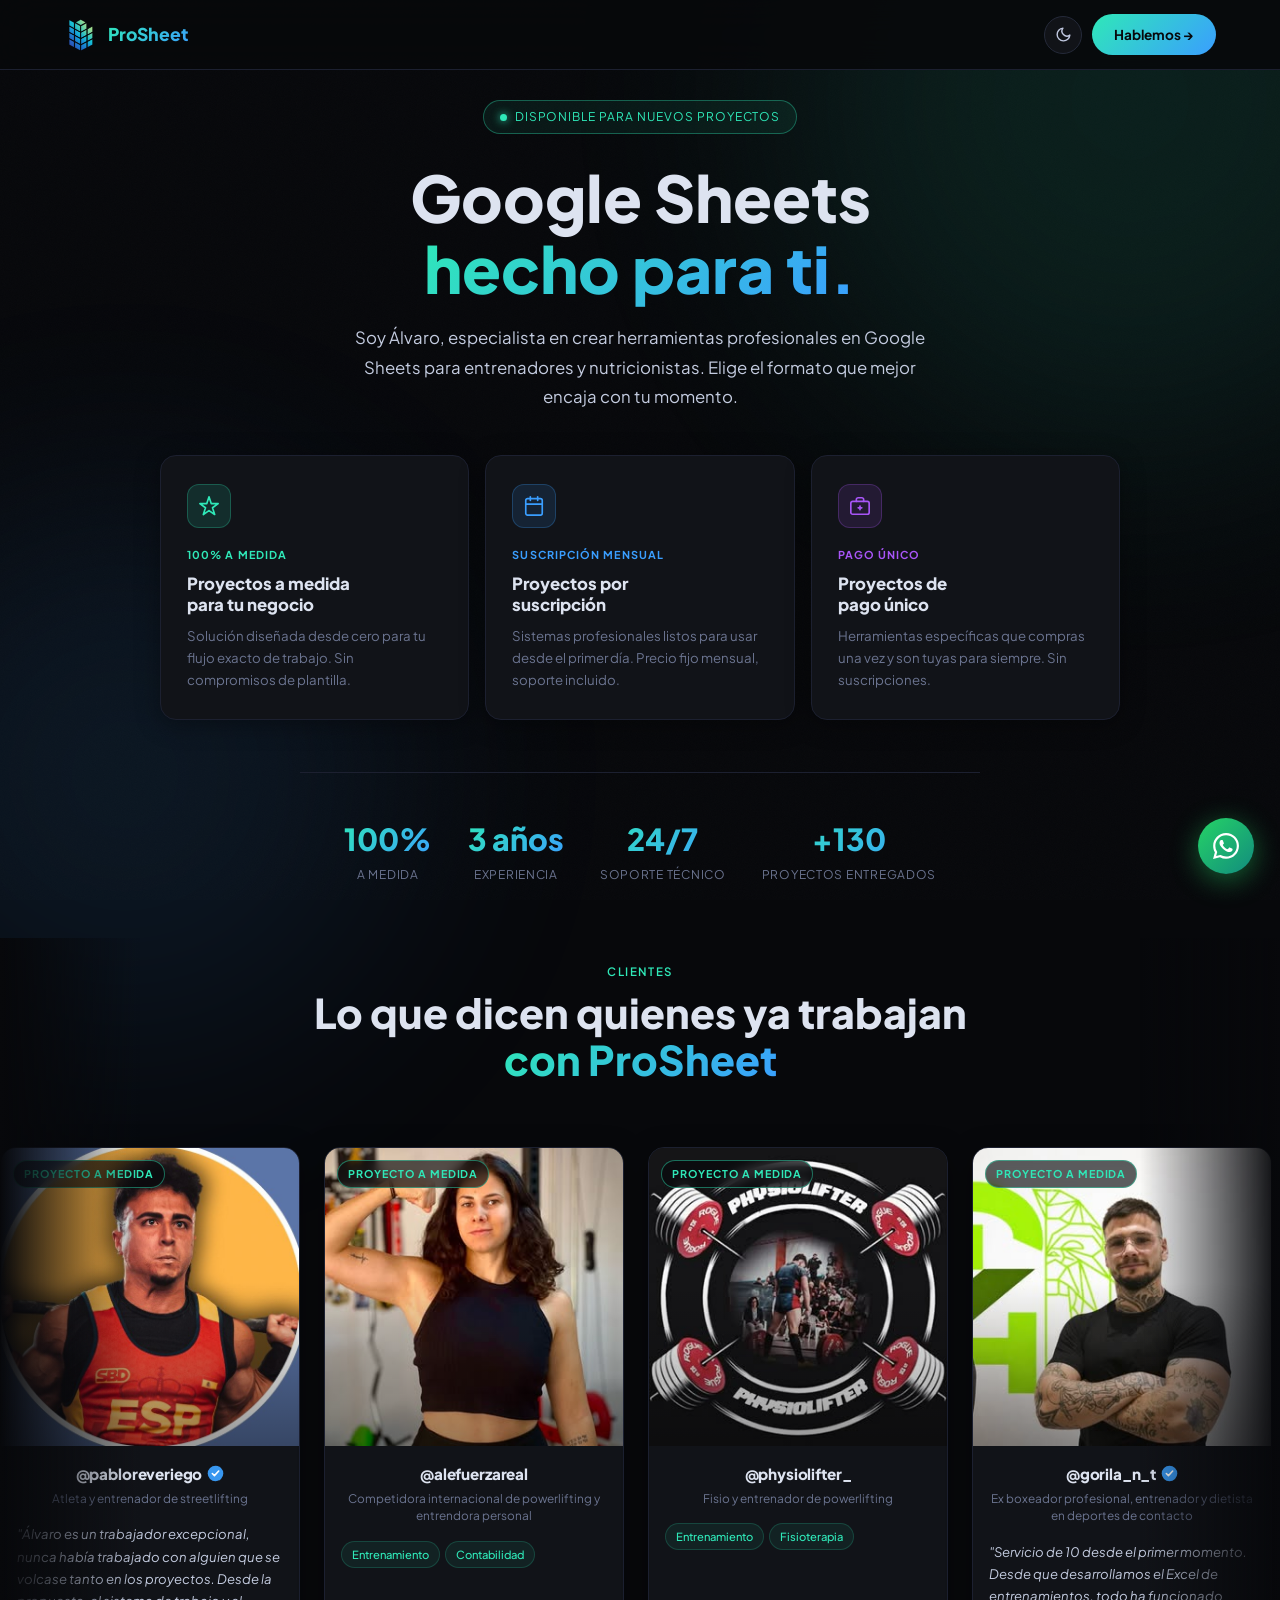
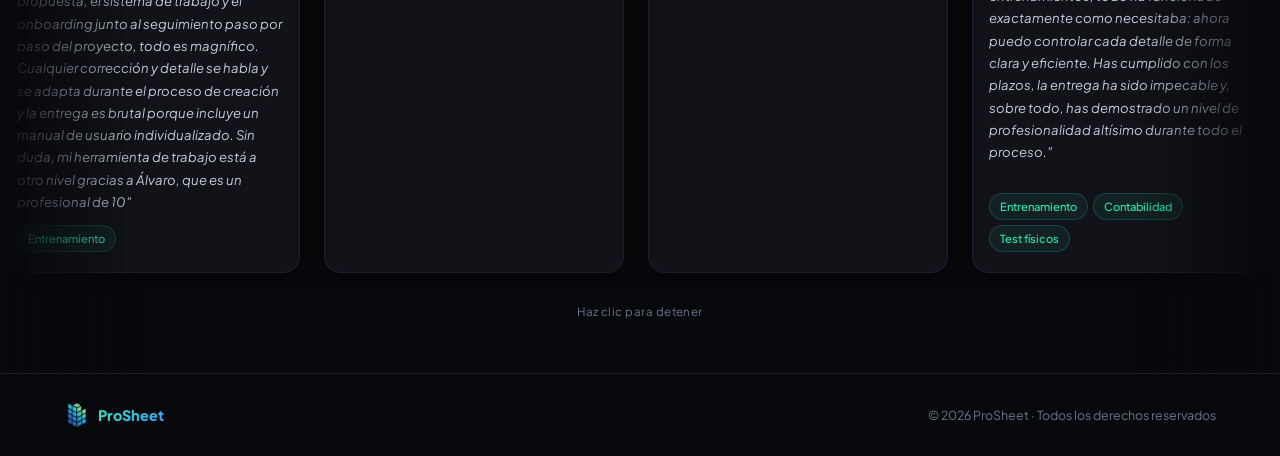
==== index.html @ 16d09ee7 "Add files via upload" ====
<!DOCTYPE html>
<html lang="es">
<head>
  <meta charset="UTF-8" />
  <meta name="viewport" content="width=device-width, initial-scale=1.0" />
  <title>ProSheet · Google Sheets hecho para ti</title>
  <meta name="description" content="Herramientas de Google Sheets para entrenadores y nutricionistas. Proyectos a medida, suscripción mensual y productos de pago único." />
  <link rel="preconnect" href="https://fonts.googleapis.com" />
  <link rel="preconnect" href="https://fonts.gstatic.com" crossorigin />
  <link href="https://fonts.googleapis.com/css2?family=Plus+Jakarta+Sans:wght@300;400;500;600;700;800&display=swap" rel="stylesheet" />
  <link rel="stylesheet" href="https://cdnjs.cloudflare.com/ajax/libs/font-awesome/6.5.0/css/all.min.css" />
  <link rel="stylesheet" href="styles.css" />
</head>
<body>

  <div class="blob blob-1"></div>
  <div class="blob blob-2"></div>

  <!-- NAV -->
  <nav>
    <a href="index.html" class="nav-logo">
      <img src="logo.png" alt="ProSheet" />
      <span class="nav-logo-text">ProSheet</span>
    </a>
    <div class="nav-right">
      <button class="theme-toggle" id="themeToggle" title="Alternar modo claro/oscuro" aria-label="Alternar tema">
        <svg class="icon-moon" viewBox="0 0 24 24" fill="none" stroke-width="2" stroke-linecap="round" stroke-linejoin="round"><path d="M21 12.79A9 9 0 1 1 11.21 3 7 7 0 0 0 21 12.79z"/></svg>
        <svg class="icon-sun"  viewBox="0 0 24 24" fill="none" stroke-width="2" stroke-linecap="round" stroke-linejoin="round"><circle cx="12" cy="12" r="5"/><line x1="12" y1="1" x2="12" y2="3"/><line x1="12" y1="21" x2="12" y2="23"/><line x1="4.22" y1="4.22" x2="5.64" y2="5.64"/><line x1="18.36" y1="18.36" x2="19.78" y2="19.78"/><line x1="1" y1="12" x2="3" y2="12"/><line x1="21" y1="12" x2="23" y2="12"/><line x1="4.22" y1="19.78" x2="5.64" y2="18.36"/><line x1="18.36" y1="5.64" x2="19.78" y2="4.22"/></svg>
      </button>
      <a href="https://wa.me/34651381966?text=Hola%20Álvaro%2C%20me%20gustaría%20que%20creáramos%20una%20herramienta%20de%20trabajo%20en%20Google%20Sheets" target="_blank" class="nav-cta">Hablemos →</a>
    </div>
  </nav>

  <!-- HERO / SPLASH -->
  <section id="hero" class="hero-splash">
    <div class="hero-inner">

      <div class="hero-badge"><span class="hero-badge-dot"></span>Disponible para nuevos proyectos</div>
      <h1>Google Sheets<br /><span class="grad-text">hecho para ti.</span></h1>
      <p class="hero-desc">Soy Álvaro, especialista en crear herramientas profesionales en Google Sheets para entrenadores y nutricionistas. Elige el formato que mejor encaja con tu momento.</p>

      <!-- 3 routing cards — sin flechas para menor altura -->
      <div class="hero-cards">

        <a href="proyectos-a-medida.html" class="hero-card hero-card--custom">
          <div class="hero-card-icon">
            <svg viewBox="0 0 24 24" fill="none" stroke="currentColor" stroke-width="1.8" stroke-linecap="round" stroke-linejoin="round"><path d="M12 2l2.4 7.4H22l-6.2 4.5 2.4 7.4L12 17l-6.2 4.3 2.4-7.4L2 9.4h7.6z"/></svg>
          </div>
          <div class="hero-card-body">
            <div class="hero-card-badge">100% a medida</div>
            <div class="hero-card-title">Proyectos a medida<br />para tu negocio</div>
            <div class="hero-card-desc">Solución diseñada desde cero para tu flujo exacto de trabajo. Sin compromisos de plantilla.</div>
          </div>
        </a>

        <a href="suscripcion.html" class="hero-card hero-card--sub">
          <div class="hero-card-icon">
            <svg viewBox="0 0 24 24" fill="none" stroke="currentColor" stroke-width="1.8" stroke-linecap="round" stroke-linejoin="round"><rect x="3" y="4" width="18" height="18" rx="2"/><line x1="16" y1="2" x2="16" y2="6"/><line x1="8" y1="2" x2="8" y2="6"/><line x1="3" y1="10" x2="21" y2="10"/></svg>
          </div>
          <div class="hero-card-body">
            <div class="hero-card-badge">Suscripción mensual</div>
            <div class="hero-card-title">Proyectos por<br />suscripción</div>
            <div class="hero-card-desc">Sistemas profesionales listos para usar desde el primer día. Precio fijo mensual, soporte incluido.</div>
          </div>
        </a>

        <a href="pago-unico.html" class="hero-card hero-card--one">
          <div class="hero-card-icon">
            <svg viewBox="0 0 24 24" fill="none" stroke="currentColor" stroke-width="1.8" stroke-linecap="round" stroke-linejoin="round"><rect x="2" y="7" width="20" height="14" rx="2"/><path d="M16 7V5a2 2 0 0 0-2-2h-4a2 2 0 0 0-2 2v2"/><line x1="12" y1="12" x2="12" y2="16"/><line x1="10" y1="14" x2="14" y2="14"/></svg>
          </div>
          <div class="hero-card-body">
            <div class="hero-card-badge">Pago único</div>
            <div class="hero-card-title">Proyectos de<br />pago único</div>
            <div class="hero-card-desc">Herramientas específicas que compras una vez y son tuyas para siempre. Sin suscripciones.</div>
          </div>
        </a>

      </div><!-- /hero-cards -->

      <!-- Stats -->
      <div class="hero-stats">
        <div><div class="stat-num">100%</div><div class="stat-label">A medida</div></div>
        <div><div class="stat-num">3 años</div><div class="stat-label">Experiencia</div></div>
        <div><div class="stat-num">24/7</div><div class="stat-label">Soporte técnico</div></div>
        <div><div class="stat-num">+130</div><div class="stat-label">Proyectos entregados</div></div>
      </div>

    </div>
  </section>

  <!-- ═══════════════════ TESTIMONIALS CAROUSEL ════════════════════════════ -->
  <section class="section-testimonials" id="testimonials">
    <div class="wrap">
      <div class="sec-label" style="text-align:center;margin-bottom:8px">Clientes</div>
      <h2 class="sec-title" style="margin-bottom:6px">Lo que dicen quienes ya trabajan<br /><span class="grad-text">con ProSheet</span></h2>
    </div>

    <!-- Edge fade masks (must be siblings of carousel-outer to sit on top) -->
    <div class="carousel-fade carousel-fade-left"></div>
    <div class="carousel-fade carousel-fade-right"></div>

    <!-- Carousel -->
    <div class="carousel-outer">
      <div class="carousel-wrap" id="carouselWrap">
        <button class="carousel-btn carousel-btn-prev" aria-label="Anterior">
          <svg width="18" height="18" viewBox="0 0 24 24" fill="none" stroke="currentColor" stroke-width="2.5" stroke-linecap="round" stroke-linejoin="round"><path d="M15 18l-6-6 6-6"/></svg>
        </button>
        <button class="carousel-btn carousel-btn-next" aria-label="Siguiente">
          <svg width="18" height="18" viewBox="0 0 24 24" fill="none" stroke="currentColor" stroke-width="2.5" stroke-linecap="round" stroke-linejoin="round"><path d="M9 18l6-6-6-6"/></svg>
        </button>
        <!-- Track — JS fills and duplicates cards -->
        <div class="carousel-track"></div>
      </div>
    </div>

    <div class="carousel-pause-hint">Haz clic para detener</div>
  </section>

  <footer>
    <a href="index.html" class="footer-logo"><img src="logo.png" alt="ProSheet" /><span class="footer-logo-text">ProSheet</span></a>
    <div class="footer-copy">© 2026 ProSheet · Todos los derechos reservados</div>
  </footer>

  <a href="https://wa.me/34651381966?text=Hola%20Álvaro%2C%20me%20interesaría%20trabajar%20contigo" target="_blank" class="wa-float" title="WhatsApp">
    <svg viewBox="0 0 24 24"><path d="M17.472 14.382c-.297-.149-1.758-.867-2.03-.967-.273-.099-.471-.148-.67.15-.197.297-.767.966-.94 1.164-.173.199-.347.223-.644.075-.297-.15-1.255-.463-2.39-1.475-.883-.788-1.48-1.761-1.653-2.059-.173-.297-.018-.458.13-.606.134-.133.298-.347.446-.52.149-.174.198-.298.298-.497.099-.198.05-.371-.025-.52-.075-.149-.669-1.612-.916-2.207-.242-.579-.487-.5-.669-.51-.173-.008-.371-.01-.57-.01-.198 0-.52.074-.792.372-.272.297-1.04 1.016-1.04 2.479 0 1.462 1.065 2.875 1.213 3.074.149.198 2.096 3.2 5.077 4.487.709.306 1.262.489 1.694.625.712.227 1.36.195 1.871.118.571-.085 1.758-.719 2.006-1.413.248-.694.248-1.289.173-1.413-.074-.124-.272-.198-.57-.347m-5.421 7.403h-.004a9.87 9.87 0 01-5.031-1.378l-.361-.214-3.741.982.998-3.648-.235-.374a9.86 9.86 0 01-1.51-5.26c.001-5.45 4.436-9.884 9.888-9.884 2.64 0 5.122 1.03 6.988 2.898a9.825 9.825 0 012.893 6.994c-.003 5.45-4.437 9.884-9.885 9.884m8.413-18.297A11.815 11.815 0 0012.05 0C5.495 0 .16 5.335.157 11.892c0 2.096.547 4.142 1.588 5.945L.057 24l6.305-1.654a11.882 11.882 0 005.683 1.448h.005c6.554 0 11.89-5.335 11.893-11.893a11.821 11.821 0 00-3.48-8.413z"/></svg>
  </a>

  <script src="script.js" defer></script>
</body>
</html>
---- styles.css ----
/* ════════════════════════════════════════════════════════════
   ProSheet · styles.css · Compartido entre todas las páginas
   ════════════════════════════════════════════════════════════ */

*, *::before, *::after { box-sizing: border-box; margin: 0; padding: 0; }

/* ── DARK (default) ── */
:root {
  --bg:       #07080b;
  --bg2:      #0c0e14;
  --surface:  #111318;
  --surface2: #161920;
  --border:   #1c2030;
  --border2:  #252a3a;
  --cyan:     #2fe8b8;
  --blue:     #3a9eff;
  --grad:     linear-gradient(135deg, #2fe8b8 0%, #3a9eff 100%);
  --text:     #dde3f0;
  --text2:    #c4cce0;
  --muted:    #6b7490;
  --r:        16px;
  --r-sm:     10px;
  --nav-bg:   rgba(7,8,11,.88);
  --shadow-card: 0 4px 24px rgba(0,0,0,.35);
  /* Toggle icon color — explicit so never invisible */
  --toggle-icon: #c0c8e0;
}

/* ── LIGHT ── */
body.light {
  --bg:       #f5f7fa;
  --bg2:      #eef0f5;
  --surface:  #ffffff;
  --surface2: #f0f2f7;
  --border:   #dde1ec;
  --border2:  #c8cedd;
  --cyan:     #0a7a5e;
  --blue:     #1358b5;
  --grad:     linear-gradient(135deg, #0a7a5e 0%, #1358b5 100%);
  --text:     #141720;
  --text2:    #2e3448;
  --muted:    #7a839e;
  --nav-bg:   rgba(245,247,250,.92);
  --shadow-card: 0 4px 24px rgba(0,0,0,.09);
  --toggle-icon: #2e3448;
}

/* Light-mode overrides */
body.light .btn-primary,
body.light .nav-cta,
body.light .form-submit,
body.light .btn-product-detail { color: #ffffff; }
body.light .hero-badge   { border-color: rgba(10,122,94,.4); background: rgba(10,122,94,.1); }
body.light .step-hl      { background: rgba(10,122,94,.08); border-color: rgba(10,122,94,.25); }
body.light .ptag         { background: rgba(10,122,94,.08); border-color: rgba(10,122,94,.25); }
body.light .about-feat:hover   { box-shadow: 0 8px 32px rgba(10,122,94,.1); }
body.light .contact-btn:hover  { border-color: rgba(10,122,94,.45); box-shadow: 0 8px 28px rgba(10,122,94,.1); }
body.light .btn-ghost:hover    { border-color: var(--cyan); color: var(--cyan); }
body.light .faq-q:hover        { color: var(--cyan); }
body.light .faq-item.open .faq-arrow { border-color: var(--cyan); color: var(--cyan); }
body.light .hero-card          { background: #ffffff; }
body.light .hero-card--custom:hover { border-color: rgba(10,122,94,.5); }
body.light .hero-card--sub:hover    { border-color: rgba(19,88,181,.5); }
body.light .hero-card--one:hover    { border-color: rgba(109,40,217,.45); }
body.light .about-feat-icon    { background: rgba(10,122,94,.1); border-color: rgba(10,122,94,.25); }
body.light .step-hl-icon       { background: rgba(10,122,94,.1); border-color: rgba(10,122,94,.25); }
body.light .modal              { background: #ffffff; }
body.light .chip               { background: var(--bg2); }
body.light .portfolio-img-overlay { background: linear-gradient(to top, rgba(245,247,250,.85) 0%, transparent 55%); }
body.light .portfolio-img-tag { background: rgba(245,247,250,.75); border-color: rgba(10,122,94,.22); color: #0a7a5e; }
body.light .nav-back { border-color: var(--border2); color: var(--text2); }
body.light .nav-back:hover { border-color: var(--cyan); color: var(--cyan); }
body.light .back-link { color: var(--muted); }
body.light .back-link:hover { color: var(--cyan); }
body.light .notify-inner { background: #ffffff; border-color: var(--border); }

/* ── BASE ── */
html { scroll-behavior: smooth; }
body {
  background: var(--bg);
  color: var(--text);
  font-family: 'Plus Jakarta Sans', sans-serif;
  font-weight: 400;
  line-height: 1.7;
  overflow-x: hidden;
  transition: background .3s, color .3s;
}
body::before {
  content: '';
  position: fixed; inset: 0; z-index: 0; opacity: .022; pointer-events: none;
  background-image: url("data:image/svg+xml,%3Csvg viewBox='0 0 256 256' xmlns='http://www.w3.org/2000/svg'%3E%3Cfilter id='n'%3E%3CfeTurbulence type='fractalNoise' baseFrequency='0.9' numOctaves='4' stitchTiles='stitch'/%3E%3C/filter%3E%3Crect width='100%25' height='100%25' filter='url(%23n)'/%3E%3C/svg%3E");
  background-size: 200px;
}

.blob { position: fixed; border-radius: 50%; filter: blur(130px); opacity: .1; pointer-events: none; z-index: 0; transition: opacity .3s; }
.blob-1 { width: 700px; height: 700px; background: #2fe8b8; top: -250px; right: -200px; animation: blobDrift 14s ease-in-out infinite alternate; }
.blob-2 { width: 550px; height: 550px; background: #3a9eff; bottom: -150px; left: -150px; animation: blobDrift 18s ease-in-out infinite alternate-reverse; }
body.light .blob { opacity: .06; }
@keyframes blobDrift { from{transform:translate(0,0)} to{transform:translate(30px,20px)} }

/* ── WRAP ── */
.wrap { position: relative; z-index: 1; max-width: 1120px; margin: 0 auto; padding: 0 5%; }

/* ══════════════════════════════════════ NAV ══════════════════════════════════ */
nav {
  position: fixed; top: 0; left: 0; right: 0; z-index: 100;
  display: flex; align-items: center; justify-content: space-between;
  padding: 14px 5%;
  background: var(--nav-bg);
  backdrop-filter: blur(20px);
  border-bottom: 1px solid var(--border);
  transition: background .3s, border-color .3s;
}
.nav-logo { display: flex; align-items: center; gap: 10px; text-decoration: none; flex-shrink: 0; }
.nav-logo img { width: 34px; height: 34px; object-fit: contain; }
.nav-logo-text { font-weight: 800; font-size: 1.1rem; background: var(--grad); -webkit-background-clip: text; -webkit-text-fill-color: transparent; }

.nav-links { position: absolute; left: 50%; transform: translateX(-50%); display: flex; gap: 24px; }
.nav-links a { color: var(--muted); text-decoration: none; font-size: .88rem; font-weight: 500; transition: color .2s; white-space: nowrap; }
.nav-links a:hover { color: var(--text); }

.nav-right { display: flex; align-items: center; gap: 10px; }

/* Back button (sub-pages) */
.nav-back {
  display: inline-flex; align-items: center; gap: 6px;
  padding: 7px 14px; border-radius: 999px;
  border: 1px solid var(--border2);
  color: var(--muted); font-size: .82rem; font-weight: 600;
  text-decoration: none; white-space: nowrap;
  transition: border-color .2s, color .2s;
}
.nav-back:hover { border-color: var(--cyan); color: var(--cyan); }

/* ── Theme toggle — FIXED CONTRAST ── */
.theme-toggle {
  width: 38px; height: 38px; border-radius: 50%;
  border: 1px solid var(--border2);
  background: var(--surface);
  cursor: pointer;
  display: flex; align-items: center; justify-content: center;
  transition: border-color .2s, background .2s, transform .2s;
  flex-shrink: 0;
}
.theme-toggle:hover { border-color: var(--cyan); transform: rotate(15deg); }
/* SVGs inherit --toggle-icon so they're always visible in both modes */
.theme-toggle svg {
  width: 17px; height: 17px;
  stroke: var(--toggle-icon);   /* explicit stroke — never invisible */
  transition: stroke .3s;
}
.icon-moon { display: block; }
.icon-sun  { display: none; }
body.light .icon-moon { display: none; }
body.light .icon-sun  { display: block; }

.nav-cta {
  display: inline-flex; align-items: center; gap: 8px;
  padding: 9px 22px; border-radius: 999px;
  background: var(--grad); color: #07080b;
  font-weight: 700; font-size: .85rem;
  text-decoration: none; transition: opacity .2s, transform .2s;
  white-space: nowrap;
}
.nav-cta:hover { opacity: .85; transform: translateY(-1px); }

/* Mobile nav */
.nav-hamburger { display: none; flex-direction: column; gap: 5px; background: none; border: none; cursor: pointer; padding: 4px; }
.nav-hamburger span { display: block; width: 22px; height: 2px; background: var(--text); border-radius: 2px; transition: all .3s; }
.mobile-menu { display: none; position: fixed; top: 65px; left: 0; right: 0; z-index: 99; background: var(--nav-bg); backdrop-filter: blur(20px); border-bottom: 1px solid var(--border); padding: 20px 5%; flex-direction: column; gap: 4px; }
.mobile-menu.open { display: flex; }
.mobile-menu a { color: var(--text2); text-decoration: none; padding: 12px 0; font-size: .95rem; font-weight: 500; border-bottom: 1px solid var(--border); }
.mobile-menu a:last-child { border-bottom: none; }
.mobile-back { color: var(--cyan) !important; font-weight: 700 !important; }

/* ══════════════════════════════════════ HERO ═════════════════════════════════ */
#hero { position: relative; z-index: 1; }
.hero-inner { max-width: 1120px; margin: 0 auto; width: 100%; padding: 0 5%; }

/* Splash hero (index.html) — natural height, no forced 100vh */
.hero-splash {
  padding: 100px 0 52px;
}
.hero-splash .hero-inner { text-align: center; }

/* Page hero (sub-pages) — shorter, top-anchored */
.page-hero {
  padding: 120px 0 64px;
}
.page-hero .hero-inner { text-align: center; }

.hero-badge {
  display: inline-flex; align-items: center; gap: 8px;
  padding: 6px 16px; border-radius: 999px;
  border: 1px solid rgba(47,232,184,.35); background: rgba(47,232,184,.07);
  font-size: .75rem; letter-spacing: .08em; text-transform: uppercase;
  color: var(--cyan); margin-bottom: 28px;
  animation: fadeUp .7s ease both;
}
.hero-badge-dot { width: 7px; height: 7px; border-radius: 50%; background: var(--cyan); box-shadow: 0 0 8px var(--cyan); animation: pulse 2s infinite; flex-shrink: 0; }
@keyframes pulse { 0%,100%{opacity:1}50%{opacity:.35} }

h1 { font-weight: 800; font-size: clamp(2.4rem, 5vw, 4rem); line-height: 1.1; margin-bottom: 20px; animation: fadeUp .7s .08s ease both; }
.grad-text { background: var(--grad); -webkit-background-clip: text; -webkit-text-fill-color: transparent; }
.hero-desc {
  font-size: 1.05rem; color: var(--text2); line-height: 1.75;
  margin: 0 auto 44px; max-width: 580px;
  animation: fadeUp .7s .16s ease both;
}
.hero-actions { display: flex; gap: 14px; flex-wrap: wrap; justify-content: center; animation: fadeUp .7s .22s ease both; margin-bottom: 0; }

/* Back link inside page hero */
.page-hero-back { margin-bottom: 24px; animation: fadeUp .5s ease both; }
.back-link {
  display: inline-flex; align-items: center; gap: 6px;
  color: var(--muted); text-decoration: none; font-size: .85rem; font-weight: 500;
  transition: color .2s;
}
.back-link:hover { color: var(--cyan); }

@keyframes fadeUp { from{opacity:0;transform:translateY(20px)} to{opacity:1;transform:translateY(0)} }
.reveal-fast { animation: fadeUp .6s ease both; }

/* ── Hero cards (index.html) ── */
.hero-cards {
  display: grid; grid-template-columns: repeat(3, 1fr); gap: 16px;
  margin: 0 auto 52px; max-width: 960px;
  animation: fadeUp .7s .24s ease both;
}

.hero-card {
  display: flex; flex-direction: column; align-items: flex-start;
  padding: 28px 26px;
  background: var(--surface); border: 1px solid var(--border);
  border-radius: var(--r); text-decoration: none;
  transition: transform .25s cubic-bezier(.22,1,.36,1), border-color .25s, box-shadow .25s;
  position: relative; overflow: hidden; text-align: left;
  box-shadow: var(--shadow-card);
}
.hero-card::before {
  content: ''; position: absolute; inset: 0; opacity: 0;
  transition: opacity .25s; pointer-events: none;
}
.hero-card--custom::before { background: radial-gradient(ellipse at 0% 0%, rgba(47,232,184,.08), transparent 65%); }
.hero-card--sub::before    { background: radial-gradient(ellipse at 0% 0%, rgba(58,158,255,.08), transparent 65%); }
.hero-card--one::before    { background: radial-gradient(ellipse at 0% 0%, rgba(168,85,247,.08), transparent 65%); }
.hero-card:hover { transform: translateY(-5px); box-shadow: 0 20px 50px rgba(0,0,0,.3); }
.hero-card--custom:hover { border-color: rgba(47,232,184,.45); }
.hero-card--sub:hover    { border-color: rgba(58,158,255,.45); }
.hero-card--one:hover    { border-color: rgba(168,85,247,.45); }
.hero-card:hover::before { opacity: 1; }

.hero-card-icon {
  width: 44px; height: 44px; border-radius: 12px; margin-bottom: 18px;
  display: flex; align-items: center; justify-content: center; flex-shrink: 0;
}
.hero-card-icon svg { width: 22px; height: 22px; }
.hero-card--custom .hero-card-icon { background: rgba(47,232,184,.12); border: 1px solid rgba(47,232,184,.25); color: #2fe8b8; }
.hero-card--sub    .hero-card-icon { background: rgba(58,158,255,.12); border: 1px solid rgba(58,158,255,.25); color: #3a9eff; }
.hero-card--one    .hero-card-icon { background: rgba(168,85,247,.12); border: 1px solid rgba(168,85,247,.25); color: #a855f7; }

/* Light mode: stronger icon presence */
body.light .hero-card--custom .hero-card-icon { background: rgba(10,122,94,.15);  border-color: rgba(10,122,94,.35);  color: #0a7a5e; }
body.light .hero-card--sub    .hero-card-icon { background: rgba(19,88,181,.15);  border-color: rgba(19,88,181,.35);  color: #1358b5; }
body.light .hero-card--one    .hero-card-icon { background: rgba(109,40,217,.15); border-color: rgba(109,40,217,.35); color: #6d28d9; }

.hero-card-badge { font-size: .68rem; text-transform: uppercase; letter-spacing: .1em; font-weight: 700; margin-bottom: 8px; }
.hero-card--custom .hero-card-badge { color: #2fe8b8; }
.hero-card--sub    .hero-card-badge { color: #3a9eff; }
.hero-card--one    .hero-card-badge { color: #a855f7; }
body.light .hero-card--custom .hero-card-badge { color: #0a7a5e; }
body.light .hero-card--sub    .hero-card-badge { color: #1358b5; }
body.light .hero-card--one    .hero-card-badge { color: #6d28d9; }

.hero-card-body { flex: 1; }
.hero-card-title { font-weight: 800; font-size: 1.05rem; line-height: 1.25; margin-bottom: 10px; color: var(--text); }
.hero-card-desc  { font-size: .83rem; color: var(--muted); line-height: 1.65; }

.hero-card-arrow {
  align-self: flex-end; margin-top: 20px;
  font-size: 1.1rem; color: var(--muted);
  transition: transform .2s, color .2s;
}
.hero-card:hover .hero-card-arrow { transform: translateX(4px); color: var(--text); }

/* ── Hero stats ── */
.hero-stats {
  display: flex; gap: 36px; flex-wrap: wrap;
  padding-top: 40px; border-top: 1px solid var(--border);
  justify-content: center;
  animation: fadeUp .7s .32s ease both;
  max-width: 680px; margin: 0 auto;
}
.stat-num   { font-weight: 800; font-size: 1.9rem; background: var(--grad); -webkit-background-clip: text; -webkit-text-fill-color: transparent; text-align: center; }
.stat-label { font-size: .75rem; color: var(--muted); text-transform: uppercase; letter-spacing: .06em; margin-top: 1px; text-align: center; }

/* ══════════════════════════════ SHARED SECTION ══════════════════════════════ */
.section-sep { border: none; border-top: 1px solid var(--border); margin: 0; }
.sec-label { font-size: .72rem; text-transform: uppercase; letter-spacing: .12em; color: var(--cyan); font-weight: 600; margin-bottom: 12px; text-align: center; }
.sec-title { font-weight: 800; font-size: clamp(1.75rem, 3.2vw, 2.6rem); line-height: 1.15; margin-bottom: 14px; text-align: center; }
.sec-sub   { color: var(--muted); font-size: 1rem; line-height: 1.75; text-align: center; }

section { padding: 72px 0; position: relative; z-index: 1; }

/* ── Buttons ── */
.btn-primary {
  display: inline-flex; align-items: center; gap: 10px;
  padding: 14px 28px; border-radius: 999px;
  background: var(--grad); color: #07080b;
  font-weight: 700; font-size: .95rem; font-family: 'Plus Jakarta Sans', sans-serif;
  text-decoration: none; border: none; cursor: pointer;
  transition: transform .2s, box-shadow .2s;
}
.btn-primary:hover { transform: translateY(-2px); box-shadow: 0 14px 40px rgba(47,232,184,.28); }

.btn-ghost {
  display: inline-flex; align-items: center; justify-content: center; gap: 8px;
  padding: 14px 28px; border-radius: 999px;
  border: 1px solid var(--border2); color: var(--text2);
  font-weight: 600; font-size: .95rem;
  text-decoration: none; background: transparent;
  transition: border-color .2s, color .2s;
}
.btn-ghost:hover { border-color: var(--cyan); color: var(--cyan); }

/* ══════════════════════════════ ABOUT ═══════════════════════════════════════ */
.about-header { margin-bottom: 36px; text-align: center; }
.about-profile { display: flex; align-items: flex-start; gap: 22px; background: var(--surface); border: 1px solid var(--border); border-radius: var(--r); padding: 28px 30px; margin-bottom: 20px; position: relative; overflow: hidden; box-shadow: var(--shadow-card); }
.about-card-logo { width: 64px; height: 64px; border-radius: 14px; background: var(--bg2); border: 1px solid var(--border); display: flex; align-items: center; justify-content: center; flex-shrink: 0; padding: 8px; overflow: hidden; }
.about-card-logo img { width: 100%; height: 100%; object-fit: contain; }
.about-profile-info { flex: 1; min-width: 0; display: flex; flex-direction: column; align-items: flex-start; width: 100%; }
.about-name { font-weight: 800; font-size: 1.15rem; margin-bottom: 4px; }
.about-role { color: var(--cyan); font-size: .75rem; text-transform: uppercase; letter-spacing: .08em; margin-bottom: 12px; font-weight: 600; }
.about-text { color: var(--muted); line-height: 1.8; font-size: .9rem; margin-bottom: 16px; width: calc(100% + 86px); margin-left: -86px; }
.chips { display: flex; flex-wrap: wrap; gap: 7px; width: calc(100% + 86px); margin-left: -86px; }
.chip { padding: 5px 13px; border-radius: 999px; border: 1px solid var(--border); background: rgba(255,255,255,.025); font-size: .75rem; color: var(--text2); }
.about-features { display: grid; grid-template-columns: repeat(3, 1fr); gap: 14px; }
.about-feat { display: flex; align-items: center; gap: 12px; padding: 20px 18px; border-radius: var(--r-sm); background: var(--surface); border: 1px solid var(--border); transition: border-color .2s, box-shadow .2s; box-shadow: var(--shadow-card); }
.about-feat:hover { border-color: var(--border2); box-shadow: 0 8px 32px rgba(47,232,184,.08); }
.about-feat-icon { flex-shrink: 0; width: 38px; height: 38px; border-radius: 10px; background: rgba(47,232,184,.1); border: 1px solid rgba(47,232,184,.2); display: flex; align-items: center; justify-content: center; font-size: 1rem; color: var(--cyan); }
.about-feat-title { font-weight: 600; font-size: .88rem; margin-bottom: 3px; }
.about-feat-text  { color: var(--muted); font-size: .81rem; line-height: 1.6; }

/* ══════════════════════════════ METHODOLOGY ═════════════════════════════════ */
.steps { display: flex; flex-direction: column; gap: 0; margin-top: 48px; position: relative; }
.steps::before { content: ''; position: absolute; left: 35px; top: 0; bottom: 0; width: 1px; background: linear-gradient(to bottom, var(--cyan), var(--blue) 60%, transparent); }
.step { display: flex; gap: 28px; padding-bottom: 44px; }
.step:last-child { padding-bottom: 0; }
.step-num { flex-shrink: 0; width: 70px; height: 70px; border-radius: 50%; background: var(--surface); border: 2px solid var(--cyan); display: flex; align-items: center; justify-content: center; font-weight: 800; font-size: 1.8rem; color: var(--cyan); position: relative; z-index: 1; box-shadow: 0 0 28px rgba(47,232,184,.22); }
.step-body { padding-top: 14px; }
.step-tag  { font-weight: 800; font-size: 1.08rem; color: var(--text); margin-bottom: 6px; line-height: 1.2; }
.step-text { color: var(--muted); font-size: .88rem; line-height: 1.75; margin-bottom: 14px; }
.step-hl   { padding: 12px 16px; background: rgba(47,232,184,.06); border: 1px solid rgba(47,232,184,.2); border-radius: 8px; font-size: .85rem; color: var(--cyan); line-height: 1.55; display: flex; align-items: center; gap: 10px; }
.step-hl-icon { flex-shrink: 0; width: 28px; height: 28px; border-radius: 7px; background: rgba(47,232,184,.12); border: 1px solid rgba(47,232,184,.25); display: flex; align-items: center; justify-content: center; font-size: .85rem; color: var(--cyan); }

/* ══════════════════════════════ PRICING ════════════════════════════════════ */
.pricing-wrap { max-width: 640px; margin: 48px auto 0; }
.pricing-card { background: var(--surface); border: 1px solid var(--border); border-radius: var(--r); overflow: hidden; position: relative; box-shadow: var(--shadow-card); }
.pricing-card::after { content: ''; position: absolute; inset: 0; background: radial-gradient(ellipse at 50% 0%, rgba(47,232,184,.1), transparent 65%); pointer-events: none; }
.pricing-top { padding: 40px; border-bottom: 1px solid var(--border); position: relative; z-index: 1; }
.pricing-label  { font-size: .7rem; text-transform: uppercase; letter-spacing: .1em; color: var(--cyan); font-weight: 600; margin-bottom: 12px; }
.pricing-amount { font-weight: 800; font-size: 3.4rem; display: flex; align-items: flex-start; gap: 4px; line-height: 1; margin-bottom: 8px; }
.pricing-amount sup { font-size: 1.3rem; margin-top: 10px; }
.pricing-amount sub { font-size: .9rem; align-self: flex-end; margin-bottom: 6px; color: var(--muted); font-weight: 400; }
.pricing-note { color: var(--muted); font-size: .87rem; margin-top: 10px; line-height: 1.6; }
.pricing-features { padding: 32px 40px; }
.feat { display: flex; align-items: flex-start; gap: 13px; margin-bottom: 20px; }
.feat:last-child { margin-bottom: 0; }
.feat-icon { flex-shrink: 0; width: 20px; height: 20px; margin-top: 3px; color: var(--cyan); }
.feat-icon svg { width: 100%; height: 100%; }
.feat-text strong { display: block; font-weight: 600; font-size: .9rem; margin-bottom: 2px; }
.feat-text span   { color: var(--muted); font-size: .83rem; }
.pricing-cta-wrap { padding: 0 40px 40px; }
.pricing-cta-wrap .btn-primary { width: 100%; justify-content: center; font-size: 1rem; padding: 16px; }

/* ══════════════════════════════ PORTFOLIO ═══════════════════════════════════ */
.portfolio-grid { display: grid; grid-template-columns: repeat(3, 1fr); gap: 22px; margin-top: 48px; }
.portfolio-card { background: var(--surface); border: 1px solid var(--border); border-radius: var(--r); overflow: hidden; transition: transform .3s cubic-bezier(.22,1,.36,1), border-color .3s, box-shadow .3s; box-shadow: var(--shadow-card); }
.portfolio-card:hover { transform: translateY(-6px); border-color: rgba(47,232,184,.35); box-shadow: 0 20px 60px rgba(0,0,0,.3); }
.portfolio-img-wrap { position: relative; height: 230px; overflow: hidden; background: var(--bg2); }
.portfolio-img-wrap img { width: 100%; height: 100%; object-fit: cover; object-position: top; transition: transform .5s ease; display: block; }
.portfolio-card:hover .portfolio-img-wrap img { transform: scale(1.05); }
.portfolio-img-overlay { position: absolute; inset: 0; background: linear-gradient(to top, rgba(7,8,11,.85) 0%, transparent 55%); }
.portfolio-img-tag { position: absolute; top: 14px; left: 14px; padding: 4px 11px; border-radius: 999px; background: rgba(7,8,11,.75); backdrop-filter: blur(8px); border: 1px solid var(--border2); font-size: .7rem; font-weight: 600; color: var(--cyan); text-transform: uppercase; letter-spacing: .08em; }
.portfolio-body { padding: 22px 24px 26px; }
.portfolio-title { font-weight: 700; font-size: .98rem; margin-bottom: 8px; line-height: 1.3; }
.portfolio-desc  { color: var(--muted); font-size: .83rem; line-height: 1.65; margin-bottom: 14px; }
.portfolio-tags  { display: flex; flex-wrap: wrap; gap: 6px; }
.ptag { padding: 3px 10px; border-radius: 999px; background: rgba(47,232,184,.07); border: 1px solid rgba(47,232,184,.18); font-size: .7rem; color: var(--cyan); font-weight: 500; }

/* ══════════════════════════ PRODUCTS (suscripción / pago único) ════════════ */
.products-grid { display: grid; grid-template-columns: repeat(auto-fill, minmax(340px, 1fr)); gap: 24px; }

.product-card { background: var(--surface); border: 1px solid var(--border); border-radius: var(--r); overflow: hidden; transition: transform .3s cubic-bezier(.22,1,.36,1), border-color .3s, box-shadow .3s; box-shadow: var(--shadow-card); display: flex; flex-direction: column; }
.product-card:hover { transform: translateY(-6px); border-color: rgba(47,232,184,.35); box-shadow: 0 20px 60px rgba(0,0,0,.3); }

.product-img-wrap { position: relative; height: 240px; overflow: hidden; background: var(--bg2); }
.product-img-wrap img { width: 100%; height: 100%; object-fit: cover; object-position: top; transition: transform .5s ease; display: block; }
.product-card:hover .product-img-wrap img { transform: scale(1.04); }

.product-img-placeholder { width: 100%; height: 100%; display: flex; align-items: center; justify-content: center; background: var(--bg2); padding: 20px; }
.product-img-mock { width: 100%; max-width: 320px; height: 180px; background: var(--surface); border: 1px solid var(--border); border-radius: 10px; display: flex; overflow: hidden; }
.mock-sidebar { width: 60px; background: var(--bg); border-right: 1px solid var(--border); flex-shrink: 0; padding: 12px 8px; }
.mock-content { flex: 1; padding: 12px; display: flex; flex-direction: column; gap: 10px; }
.mock-bar { height: 8px; border-radius: 4px; background: var(--border2); }
.mock-bar.w-60 { width: 60%; }
.mock-bar.w-40 { width: 40%; }
.mock-row { display: flex; gap: 6px; }
.mock-cell { flex: 1; height: 22px; border-radius: 4px; background: var(--border); }
.mock-cell.green { background: rgba(47,232,184,.25); border: 1px solid rgba(47,232,184,.3); }
.mock-cell.green.s { background: rgba(47,232,184,.15); }

.product-type-badge { position: absolute; top: 14px; left: 14px; padding: 5px 12px; border-radius: 999px; font-size: .7rem; font-weight: 700; letter-spacing: .08em; text-transform: uppercase; backdrop-filter: blur(8px); }
.sub-badge { background: rgba(58,158,255,.15); border: 1px solid rgba(58,158,255,.35); color: #3a9eff; }
.one-badge { background: rgba(168,85,247,.15); border: 1px solid rgba(168,85,247,.35); color: #a855f7; }
body.light .sub-badge { background: rgba(19,88,181,.12); border-color: rgba(19,88,181,.35); color: #1358b5; }
body.light .one-badge { background: rgba(109,40,217,.1);  border-color: rgba(109,40,217,.3);  color: #6d28d9; }

.product-body { padding: 24px 26px 28px; flex: 1; display: flex; flex-direction: column; }
.product-price-row { display: flex; align-items: baseline; justify-content: space-between; gap: 12px; margin-bottom: 12px; }
.product-name { font-weight: 800; font-size: 1.15rem; line-height: 1.2; }
.product-price { display: flex; align-items: baseline; gap: 2px; flex-shrink: 0; }
.price-num    { font-weight: 800; font-size: 1.3rem; background: var(--grad); -webkit-background-clip: text; -webkit-text-fill-color: transparent; }
.price-period { font-size: .8rem; color: var(--muted); font-weight: 500; }
.product-desc { color: var(--muted); font-size: .85rem; line-height: 1.7; margin-bottom: 18px; }
.product-includes { display: flex; flex-direction: column; gap: 7px; margin-bottom: 22px; flex: 1; }
.product-include { display: flex; align-items: center; gap: 9px; font-size: .83rem; color: var(--text2); }
.product-include i { color: var(--cyan); font-size: .75rem; flex-shrink: 0; }

.btn-product-detail {
  display: flex; align-items: center; justify-content: center; gap: 8px;
  width: 100%; padding: 13px; border-radius: 999px;
  background: var(--grad); color: #07080b;
  font-weight: 700; font-size: .9rem; font-family: 'Plus Jakarta Sans', sans-serif;
  border: none; cursor: pointer;
  transition: transform .2s, box-shadow .2s;
}
.btn-product-detail:hover { transform: translateY(-2px); box-shadow: 0 12px 36px rgba(47,232,184,.28); }

/* Coming soon */
.product-card--coming { border-style: dashed; min-height: 280px; display: flex; align-items: center; justify-content: center; background: transparent; }
.product-card--coming:hover { transform: none; border-color: var(--border2); box-shadow: none; }
.coming-soon-inner { text-align: center; padding: 40px 32px; }
.coming-icon  { font-size: 2rem; color: var(--muted); margin-bottom: 16px; }
.coming-title { font-weight: 700; font-size: 1rem; color: var(--text2); margin-bottom: 8px; }
.coming-desc  { font-size: .85rem; color: var(--muted); line-height: 1.65; }
.coming-desc a { color: var(--cyan); text-decoration: none; }
.coming-desc a:hover { text-decoration: underline; }

/* Notify CTA (pago-unico.html) */
.notify-cta { margin-top: 48px; }
.notify-inner {
  display: flex; align-items: center; gap: 20px; flex-wrap: wrap;
  padding: 24px 28px; border-radius: var(--r);
  background: var(--surface); border: 1px solid var(--border);
  box-shadow: var(--shadow-card);
}
.notify-icon { font-size: 1.8rem; color: var(--muted); flex-shrink: 0; }
.notify-text { flex: 1; min-width: 200px; }
.notify-title { font-weight: 700; font-size: .95rem; margin-bottom: 4px; }
.notify-desc  { font-size: .83rem; color: var(--muted); line-height: 1.55; }
.notify-btn   { flex-shrink: 0; white-space: nowrap; }

/* ══════════════════════════════════ MODAL ═══════════════════════════════════ */
.modal-overlay {
  position: fixed; inset: 0; z-index: 200;
  background: rgba(0,0,0,.65); backdrop-filter: blur(8px);
  display: flex; align-items: center; justify-content: center; padding: 20px;
  opacity: 0; pointer-events: none; transition: opacity .3s;
}
.modal-overlay.open { opacity: 1; pointer-events: all; }

.modal {
  background: var(--surface); border: 1px solid var(--border);
  border-radius: 20px; width: 100%; max-width: 780px; max-height: 90vh; overflow-y: auto;
  position: relative;
  transform: translateY(24px) scale(.97);
  transition: transform .35s cubic-bezier(.22,1,.36,1);
  box-shadow: 0 32px 80px rgba(0,0,0,.55);
}
.modal-overlay.open .modal { transform: translateY(0) scale(1); }

.modal-close {
  position: sticky; top: 16px; left: calc(100% - 52px); z-index: 10; float: right; margin: 16px 16px 0 0;
  width: 36px; height: 36px; border-radius: 50%;
  background: var(--surface2); border: 1px solid var(--border);
  color: var(--muted); cursor: pointer;
  display: flex; align-items: center; justify-content: center;
  transition: border-color .2s, color .2s;
}
.modal-close:hover { border-color: var(--cyan); color: var(--text); }

.modal-inner { padding: 28px 36px 40px; }

.modal-header { margin-bottom: 24px; }
.modal-type-badge { display: inline-block; padding: 4px 12px; border-radius: 999px; font-size: .7rem; font-weight: 700; letter-spacing: .08em; text-transform: uppercase; margin-bottom: 12px; }
.modal-title   { font-weight: 800; font-size: 1.8rem; line-height: 1.15; margin-bottom: 8px; }
.modal-tagline { color: var(--muted); font-size: .95rem; line-height: 1.7; }

.modal-price-row { display: flex; align-items: center; gap: 16px; padding: 16px 20px; background: var(--bg2); border: 1px solid var(--border); border-radius: 12px; margin-bottom: 28px; }
.modal-price-big { font-weight: 900; font-size: 2rem; background: var(--grad); -webkit-background-clip: text; -webkit-text-fill-color: transparent; }
.modal-price-note { font-size: .83rem; color: var(--muted); line-height: 1.5; }

.modal-section-label { font-size: .7rem; text-transform: uppercase; letter-spacing: .12em; color: var(--cyan); font-weight: 700; margin-bottom: 14px; }
body.light .modal-section-label { color: var(--cyan); }

.modal-images { display: grid; grid-template-columns: repeat(3, 1fr); gap: 10px; margin-bottom: 28px; }
.modal-img-slot {
  aspect-ratio: 16/10;
  background: var(--bg2); border: 1px solid var(--border);
  border-radius: 10px; overflow: hidden;
  position: relative; cursor: zoom-in;
  transition: border-color .2s;
}
.modal-img-slot:hover { border-color: var(--border2); }
.modal-img-slot img { width: 100%; height: 100%; object-fit: cover; display: block; transition: transform .35s ease; }
.modal-img-slot:hover img { transform: scale(1.04); }
.modal-img-zoom {
  position: absolute; bottom: 8px; right: 8px;
  width: 28px; height: 28px; border-radius: 50%;
  background: rgba(0,0,0,.55); backdrop-filter: blur(4px);
  display: flex; align-items: center; justify-content: center;
  font-size: .75rem; color: #fff; opacity: 0;
  transition: opacity .2s;
}
.modal-img-slot:hover .modal-img-zoom { opacity: 1; }
.modal-img-placeholder { width: 100%; height: 100%; display: flex; align-items: center; justify-content: center; color: var(--border2); font-size: 1.5rem; }

/* ── Lightbox ── */
.lightbox-overlay {
  position: fixed; inset: 0; z-index: 500;
  background: rgba(0,0,0,.92); backdrop-filter: blur(6px);
  display: flex; align-items: center; justify-content: center;
  padding: 24px;
  opacity: 0; pointer-events: none;
  transition: opacity .25s;
}
.lightbox-overlay.open { opacity: 1; pointer-events: all; }
.lightbox-img {
  max-width: 90vw; max-height: 88vh;
  border-radius: 12px;
  box-shadow: 0 32px 80px rgba(0,0,0,.6);
  display: block;
  transform: scale(.94);
  transition: transform .3s cubic-bezier(.22,1,.36,1);
}
.lightbox-overlay.open .lightbox-img { transform: scale(1); }
.lightbox-close {
  position: fixed; top: 20px; right: 20px;
  width: 42px; height: 42px; border-radius: 50%;
  background: rgba(255,255,255,.1); border: 1px solid rgba(255,255,255,.2);
  color: #fff; cursor: pointer;
  display: flex; align-items: center; justify-content: center;
  transition: background .2s;
}
.lightbox-close:hover { background: rgba(255,255,255,.2); }

.modal-video-wrap { background: var(--bg); border: 1px solid var(--border); border-radius: 12px; overflow: hidden; aspect-ratio: 16/9; margin-bottom: 28px; }
.modal-video-wrap iframe { width: 100%; height: 100%; border: none; display: block; }
.modal-video-placeholder { width: 100%; height: 100%; display: flex; flex-direction: column; align-items: center; justify-content: center; gap: 12px; color: var(--muted); }
.modal-video-placeholder i { font-size: 2.5rem; color: var(--border2); }
.modal-video-placeholder span { font-size: .85rem; }

.modal-modules { display: grid; grid-template-columns: repeat(2, 1fr); gap: 12px; margin-bottom: 28px; }
.modal-module {
  padding: 18px 16px 16px;
  background: var(--bg2);
  border: 1px solid var(--border);
  border-radius: 12px;
  position: relative;
  overflow: hidden;
  transition: border-color .2s;
}
.modal-module:hover { border-color: var(--border2); }
/* Big decorative number in background */
.modal-module-num-big {
  font-size: 3.2rem;
  font-weight: 900;
  line-height: 1;
  background: var(--grad);
  -webkit-background-clip: text;
  -webkit-text-fill-color: transparent;
  margin-bottom: 8px;
  letter-spacing: -.04em;
}
.modal-module-title { font-weight: 700; font-size: .9rem; margin-bottom: 5px; color: var(--text); }
.modal-module-desc  { font-size: .78rem; color: var(--muted); line-height: 1.6; }

.modal-perks { display: flex; flex-direction: column; gap: 8px; margin-bottom: 28px; }
.modal-perk { display: flex; align-items: center; gap: 10px; font-size: .88rem; color: var(--text2); }
.modal-perk i { color: var(--cyan); flex-shrink: 0; font-size: .8rem; }

.modal-cta {
  display: flex; align-items: center; justify-content: center; gap: 12px;
  width: 100%; padding: 16px 24px; border-radius: 999px;
  background: linear-gradient(135deg, #25D366, #128C7E); color: #fff;
  font-weight: 700; font-size: 1rem; text-decoration: none;
  transition: transform .2s, box-shadow .2s;
}
.modal-cta:hover { transform: translateY(-2px); box-shadow: 0 12px 36px rgba(37,211,102,.35); }
.modal-cta svg { width: 20px; height: 20px; fill: white; flex-shrink: 0; }
.modal-cta-note { text-align: center; font-size: .75rem; color: var(--muted); margin-top: 10px; }

/* ════════════════════════════════ FAQ ═══════════════════════════════════════ */
.faq-list { max-width: 720px; margin: 48px auto 0; display: flex; flex-direction: column; gap: 10px; }
.faq-item { background: var(--surface); border: 1px solid var(--border); border-radius: var(--r-sm); overflow: hidden; transition: border-color .2s; box-shadow: var(--shadow-card); }
.faq-item.open { border-color: var(--border2); }
.faq-q { width: 100%; background: none; border: none; color: var(--text); display: flex; justify-content: space-between; align-items: center; padding: 20px 22px; cursor: pointer; font-family: 'Plus Jakarta Sans', sans-serif; font-size: .92rem; font-weight: 500; text-align: left; gap: 16px; transition: color .2s; }
.faq-q:hover { color: var(--cyan); }
.faq-arrow { flex-shrink: 0; width: 22px; height: 22px; border-radius: 50%; border: 1.5px solid var(--border2); display: flex; align-items: center; justify-content: center; font-size: .65rem; color: var(--muted); transition: transform .35s, border-color .2s, color .2s; }
.faq-item.open .faq-arrow { transform: rotate(180deg); border-color: var(--cyan); color: var(--cyan); }
.faq-body { max-height: 0; overflow: hidden; transition: max-height .4s ease; }
.faq-item.open .faq-body { max-height: 300px; }
.faq-body p { padding: 0 22px 20px; color: var(--muted); font-size: .88rem; line-height: 1.75; }

/* ════════════════════════════ CONTACT ═══════════════════════════════════════ */
.contact-intro { color: var(--muted); font-size: .95rem; line-height: 1.8; margin-top: 16px; margin-bottom: 36px; text-align: center; }
.contact-methods { display: grid; grid-template-columns: repeat(2, 1fr); gap: 11px; margin-top: 36px; }
.contact-btn { display: flex; align-items: center; gap: 15px; padding: 15px 20px; border-radius: 12px; text-decoration: none; border: 1px solid var(--border); background: var(--surface); transition: border-color .2s, transform .2s, background .2s; box-shadow: var(--shadow-card); }
.contact-btn:hover { border-color: rgba(47,232,184,.4); transform: translateY(-2px); background: var(--surface2); box-shadow: 0 8px 28px rgba(47,232,184,.1); }
.contact-btn-icon { width: 40px; height: 40px; border-radius: 10px; display: flex; align-items: center; justify-content: center; flex-shrink: 0; }
.wb-icon { background: linear-gradient(135deg, #25D366, #128C7E); }
.ig-icon { background: linear-gradient(135deg, #f09433, #e6683c, #dc2743, #cc2366, #bc1888); }
.em-icon { background: linear-gradient(135deg, #3a9eff, #2fe8b8); }
.contact-btn-label { font-weight: 700; font-size: .87rem; color: var(--text); margin-bottom: 1px; }
.contact-btn-sub   { font-size: .76rem; color: var(--muted); }

.contact-form-card { background: var(--surface); border: 1px solid var(--border); border-radius: var(--r); padding: 32px 36px; box-shadow: var(--shadow-card); max-width: 680px; margin: 0 auto; }
.form-title { font-weight: 700; font-size: 1.05rem; margin-bottom: 20px; }
.form-row { display: grid; grid-template-columns: 1fr 1fr; gap: 14px; }
.form-group { margin-bottom: 15px; }
.form-group label { display: block; font-size: .77rem; color: var(--muted); margin-bottom: 6px; font-weight: 500; }
.form-group input, .form-group textarea, .form-group select { width: 100%; background: var(--bg2); border: 1px solid var(--border); border-radius: 8px; color: var(--text); font-family: 'Plus Jakarta Sans', sans-serif; font-size: .87rem; padding: 11px 14px; outline: none; transition: border-color .2s; }
.form-group input:focus, .form-group textarea:focus, .form-group select:focus { border-color: var(--cyan); }
.form-group textarea { min-height: 100px; resize: vertical; }
.form-group select option { background: var(--bg2); }
.form-submit { width: 100%; padding: 13px; border-radius: 999px; background: var(--grad); color: #07080b; font-family: 'Plus Jakarta Sans', sans-serif; font-weight: 700; font-size: .95rem; border: none; cursor: pointer; transition: opacity .2s, transform .2s; margin-top: 4px; }
.form-submit:hover { opacity: .85; transform: translateY(-1px); }
.form-note { font-size: .72rem; color: var(--muted); margin-top: 9px; text-align: center; }

/* ════════════════════════════════ FOOTER ════════════════════════════════════ */
footer { border-top: 1px solid var(--border); padding: 28px 5%; display: flex; align-items: center; justify-content: space-between; flex-wrap: wrap; gap: 14px; position: relative; z-index: 1; }
.footer-logo { display: flex; align-items: center; gap: 8px; text-decoration: none; }
.footer-logo img { width: 26px; object-fit: contain; }
.footer-logo-text { font-weight: 800; font-size: .9rem; background: var(--grad); -webkit-background-clip: text; -webkit-text-fill-color: transparent; }
.footer-copy { color: var(--muted); font-size: .78rem; }

/* ═══════════════════════════════ WA FLOAT ═══════════════════════════════════ */
.wa-float { position: fixed; bottom: 26px; right: 26px; z-index: 200; width: 56px; height: 56px; border-radius: 50%; background: linear-gradient(135deg, #25D366, #128C7E); display: flex; align-items: center; justify-content: center; box-shadow: 0 6px 28px rgba(37,211,102,.45); text-decoration: none; animation: bounceIn .8s 1.4s ease both; transition: transform .2s, box-shadow .2s; }
.wa-float:hover { transform: scale(1.1); box-shadow: 0 10px 40px rgba(37,211,102,.55); }
.wa-float svg { width: 26px; height: 26px; fill: white; }
@keyframes bounceIn { from{opacity:0;transform:scale(.4)} 80%{transform:scale(1.12)} to{opacity:1;transform:scale(1)} }

/* ═══════════════════════════════ REVEAL ════════════════════════════════════ */
.reveal { opacity: 0; transform: translateY(26px); transition: opacity .7s ease, transform .7s ease; }
.reveal.visible { opacity: 1; transform: translateY(0); }

/* ══════════════════════════ HERO CARD — arrow hidden ════════════════════ */
.hero-card .hero-card-arrow { display: none; }

/* ════════════════════════ PRODUCTS GRID — CENTERED ═════════════════════ */
/*  Max 3 col / centred when fewer than a full row                         */
.products-grid--centered {
  display: flex;
  flex-wrap: wrap;
  justify-content: center;
  gap: 24px;
}
.products-grid--centered .product-card,
.products-grid--centered .product-card--coming {
  flex: 0 0 calc(33.333% - 16px);
  max-width: 380px;
  min-width: 280px;
}

/* ══════════════════════════ TESTIMONIALS SECTION ════════════════════════════ */
.section-testimonials {
  position: relative;
  padding: 24px 0 52px; /* minimal top gap — flows directly from hero */
  overflow: hidden;
  z-index: 1;
}
/* ── Carousel outer: full-bleed, clips overflow, positions fade masks ── */
.carousel-outer {
  position: relative;
  padding: 28px 0 16px;
  margin-top: 36px;
  overflow: hidden;
}
.carousel-wrap {
  position: relative;
  cursor: pointer;
}
/* When paused, wrap is no longer a click-to-pause target */
.section-testimonials.is-paused .carousel-wrap { cursor: default; }

/* ── Track ── */
.carousel-track {
  display: flex;
  gap: 24px;
  --carousel-width:   1820px; /* overridden by JS */
  --carousel-duration: 25s;   /* overridden by JS */
  animation: carouselScroll var(--carousel-duration) linear infinite;
  will-change: transform;
  width: max-content;
}
/* .paused class is no longer used — JS removes animation directly */
@keyframes carouselScroll {
  from { transform: translateX(0); }
  to   { transform: translateX(calc(-1 * var(--carousel-width))); }
}

/* ── Testimonial card ── */
.testi-card {
  flex-shrink: 0;
  width: 300px;
  background: var(--surface);
  border: 1px solid var(--border);
  border-radius: var(--r);
  padding: 0 0 20px;
  display: flex;
  flex-direction: column;
  gap: 0;
  box-shadow: var(--shadow-card);
  overflow: hidden;
  transition: border-color .25s cubic-bezier(.22,1,.36,1),
              box-shadow   .25s cubic-bezier(.22,1,.36,1),
              transform    .25s cubic-bezier(.22,1,.36,1);
  user-select: none;
  position: relative; /* needed for badge overlay */
}
.section-testimonials.is-paused .testi-card:hover {
  transform: translateY(-5px);
  border-color: rgba(47,232,184,.4);
  box-shadow: 0 20px 48px rgba(0,0,0,.3);
}

/* ── Type badge: top-left overlay like portfolio-img-tag ── */
.testi-type-badge {
  position: absolute;
  top: 12px; left: 12px;
  z-index: 3;
  padding: 4px 10px;
  border-radius: 999px;
  font-size: .67rem; font-weight: 700;
  letter-spacing: .09em; text-transform: uppercase;
  /* Dark mode: use CSS variable colour */
  color: var(--badge-color, #2fe8b8);
  background: rgba(7,8,11,.65);
  border: 1px solid color-mix(in srgb, var(--badge-color, #2fe8b8) 45%, transparent);
  backdrop-filter: blur(6px);
}
/* Light mode: light background, strong text colour */
body.light .testi-type-badge {
  background: rgba(255,255,255,.82);
  border-color: color-mix(in srgb, var(--badge-color, #0a7a5e) 40%, transparent);
  color: color-mix(in srgb, var(--badge-color, #0a7a5e) 80%, #000);
}
/* Fallback for browsers without color-mix */
@supports not (color: color-mix(in srgb, red 50%, blue)) {
  .testi-type-badge        { border-color: rgba(47,232,184,.35); }
  body.light .testi-type-badge { background: #fff; border-color: rgba(10,122,94,.35); color: #0a7a5e; }
}

/* ── Image — square (1:1) to match Instagram photos ── */
.testi-img-wrap {
  width: 100%;
  aspect-ratio: 1 / 1;
  background: var(--bg2);
  position: relative;
  overflow: hidden;
  display: flex; align-items: center; justify-content: center;
  flex-shrink: 0;
}
.testi-img-wrap img {
  width: 100%; height: 100%;
  object-fit: cover; display: block;
  transition: transform .4s ease;
}
.section-testimonials.is-paused .testi-card:hover .testi-img-wrap img { transform: scale(1.04); }
.testi-img-wrap::after {
  content: '';
  position: absolute; inset: 0;
  background: linear-gradient(to bottom, transparent 45%, rgba(0,0,0,.4) 100%);
}
.testi-img-fallback {
  position: absolute; inset: 0;
  display: none; align-items: center; justify-content: center;
  color: var(--muted); font-size: 3rem;
}
.testi-img--fallback img     { display: none; }
.testi-img--fallback::after  { display: none; }
.testi-img--fallback .testi-img-fallback { display: flex; }

/* ── Header ── */
.testi-header { padding: 14px 16px 8px; text-align: center; }
.testi-name-row {
  display: inline-flex; align-items: center; gap: 5px;
  justify-content: center;
}
.testi-handle { font-weight: 800; font-size: .95rem; color: var(--text); letter-spacing: -.01em; }
.testi-verified { width: 17px; height: 17px; flex-shrink: 0; vertical-align: middle; display: inline-block; }
.testi-role { font-size: .74rem; color: var(--muted); line-height: 1.45; margin-top: 3px; }

/* ── Quote: full text, no clamp ── */
.testi-quote {
  padding: 8px 16px 4px;
  font-size: .82rem; color: var(--text2);
  line-height: 1.7; flex: 1;
  font-style: italic;
}

/* ── Tags ── */
.testi-tags {
  display: flex; flex-wrap: wrap; gap: 5px;
  padding: 8px 16px 0;
}
/* ── Nav buttons (prev / next) — visible only when paused ── */
.carousel-btn {
  position: absolute;
  top: 50%; transform: translateY(-50%);
  z-index: 20;
  width: 46px; height: 46px; border-radius: 50%;
  background: var(--surface);
  border: 1px solid var(--border2);
  color: var(--text);
  cursor: pointer;
  display: flex; align-items: center; justify-content: center;
  opacity: 0; pointer-events: none;
  transition: opacity .3s, border-color .2s, background .2s, transform .2s;
  box-shadow: 0 4px 20px rgba(0,0,0,.35);
}
.carousel-btn.visible { opacity: 1; pointer-events: all; }
.carousel-btn:hover {
  border-color: var(--cyan);
  background: var(--surface2);
  transform: translateY(-50%) scale(1.1);
}
.carousel-btn-prev { left: 12px; }
.carousel-btn-next { right: 12px; }
.carousel-btn svg  { stroke: var(--toggle-icon); }

/* ── Hint label ── */
.carousel-pause-hint {
  text-align: center;
  font-size: .72rem;
  color: var(--muted);
  margin-top: 12px;
  letter-spacing: .04em;
  min-height: 18px;
  transition: color .3s;
}

/* ── Edge fades ── */
.carousel-fade {
  position: absolute;
  top: 0; bottom: 0; width: 140px;
  pointer-events: none; z-index: 2;
}
.carousel-fade-left  { left: 0;  background: linear-gradient(to right, var(--bg) 0%, transparent 100%); }
.carousel-fade-right { right: 0; background: linear-gradient(to left,  var(--bg) 0%, transparent 100%); }


/* Wide variant for single-product pages */
.product-card--wide {
  flex: 0 0 min(520px, 100%) !important;
  max-width: 520px !important;
}

/* Reuse .ptag inside testi-tags (same style as portfolio) */
.testi-tags .ptag { cursor: default; }

/* ════════════════════════════ RESPONSIVE ═════════════════════════════════ */
@media (max-width: 960px) {
  .hero-cards { grid-template-columns: 1fr; max-width: 560px; }
  .hero-card { flex-direction: row; }
  .hero-card-icon { margin-bottom: 0; }
  .hero-card-body { flex: 1; }
  .portfolio-grid { grid-template-columns: 1fr 1fr; }
  .about-features { grid-template-columns: 1fr; }
  .nav-links { display: none; }
  .nav-hamburger { display: flex; }
  .pricing-top, .pricing-features, .pricing-cta-wrap { padding-left: 24px; padding-right: 24px; }
  .modal-modules { grid-template-columns: 1fr; }
  .modal-images { grid-template-columns: repeat(2, 1fr); }
  /* Centred grid: 2 columns on tablet */
  .products-grid--centered .product-card,
  .products-grid--centered .product-card--coming {
    flex: 0 0 calc(50% - 12px);
    max-width: 420px;
  }
  /* Smaller carousel cards on tablet */
  .testi-card { width: 260px; }
}
@media (max-width: 640px) {
  h1 { font-size: 2.2rem; }
  .hero-splash { padding: 100px 0 60px; }
  .page-hero   { padding: 100px 0 48px; }
  .hero-stats  { gap: 22px; }
  .hero-card   { flex-direction: column; }
  .hero-card-icon  { margin-bottom: 14px; }
  .portfolio-grid  { grid-template-columns: 1fr; }
  .products-grid   { grid-template-columns: 1fr; }
  /* Centred grid: 1 column on mobile */
  .products-grid--centered .product-card,
  .products-grid--centered .product-card--coming {
    flex: 0 0 100%;
    max-width: 100%;
  }
  .contact-methods { grid-template-columns: 1fr; }
  .contact-form-card { padding: 24px 20px; }
  .form-row { grid-template-columns: 1fr; }
  .modal-inner { padding: 20px 20px 32px; }
  .modal-images { grid-template-columns: 1fr; }
  .modal-price-row { flex-direction: column; align-items: flex-start; gap: 4px; }
  .about-text, .chips { width: 100%; margin-left: 0; }
  .notify-inner { flex-direction: column; text-align: center; }
  .notify-btn { width: 100%; justify-content: center; }
  /* Carousel on mobile */
  .testi-card { width: 240px; }
  .carousel-fade { width: 60px; }
}
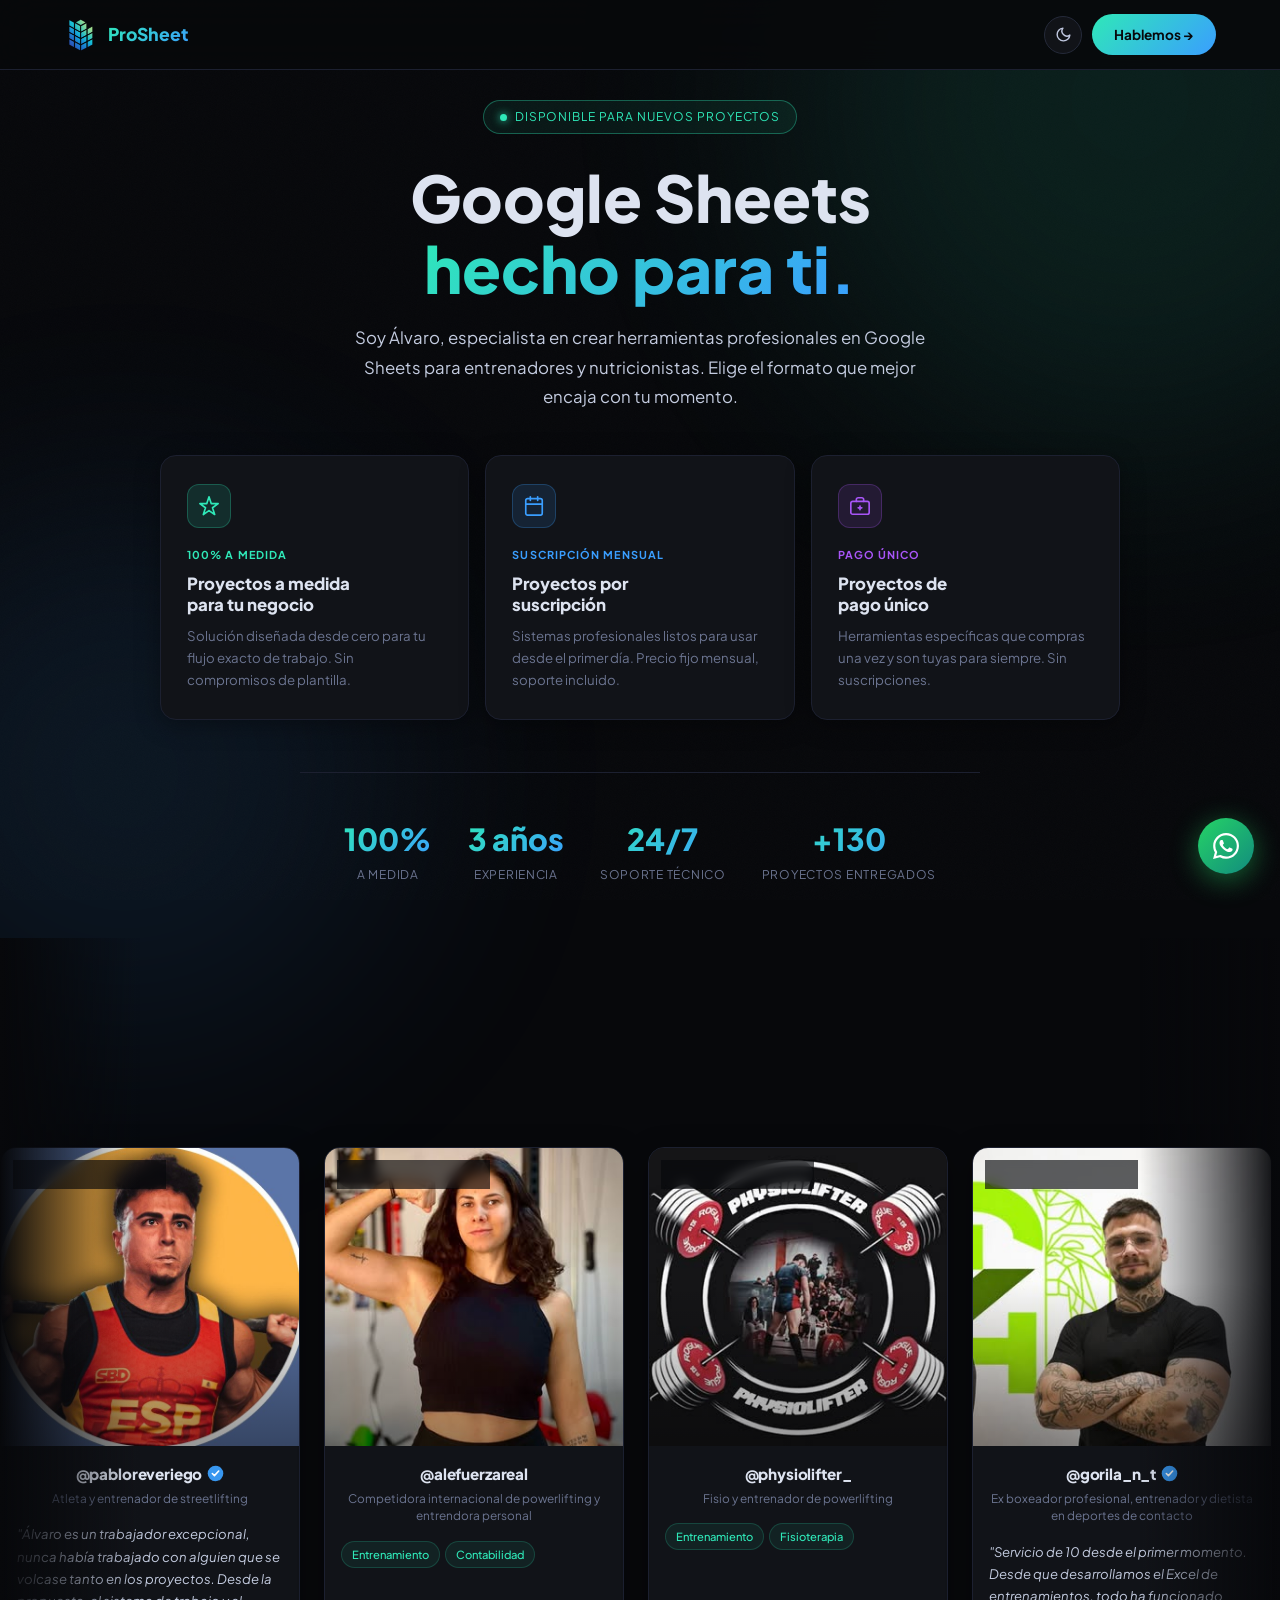
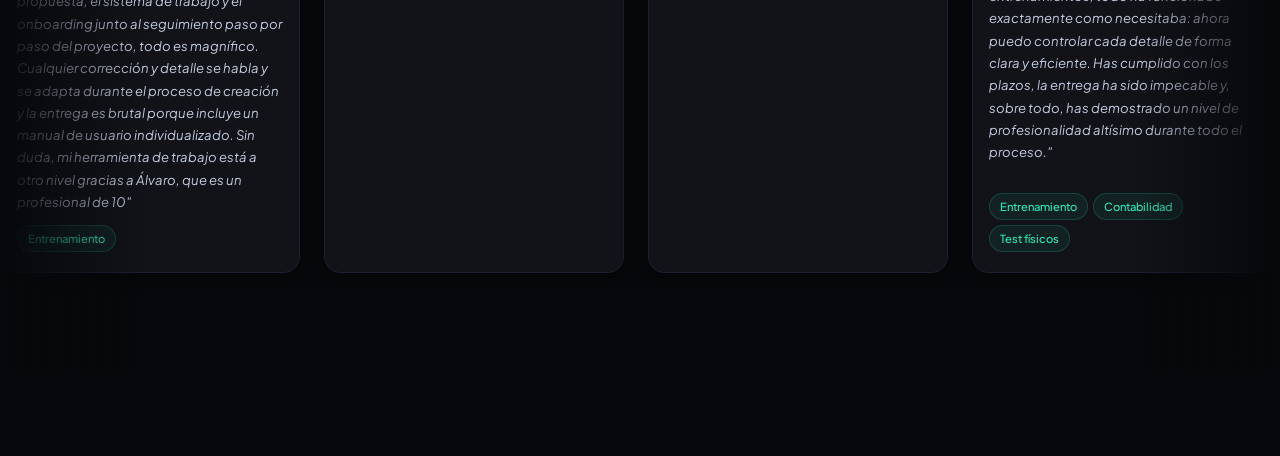
==== commit f3212a7a: "Update index.html" ====
--- a/index.html
+++ b/index.html
@@ -43,6 +43,7 @@
       <div class="hero-cards">
 
         <a href="proyectos-a-medida.html" class="hero-card hero-card--custom">
+          <div class="hero-card-bar"></div>
           <div class="hero-card-icon">
             <svg viewBox="0 0 24 24" fill="none" stroke="currentColor" stroke-width="1.8" stroke-linecap="round" stroke-linejoin="round"><path d="M12 2l2.4 7.4H22l-6.2 4.5 2.4 7.4L12 17l-6.2 4.3 2.4-7.4L2 9.4h7.6z"/></svg>
           </div>
@@ -54,6 +55,7 @@
         </a>
 
         <a href="suscripcion.html" class="hero-card hero-card--sub">
+          <div class="hero-card-bar"></div>
           <div class="hero-card-icon">
             <svg viewBox="0 0 24 24" fill="none" stroke="currentColor" stroke-width="1.8" stroke-linecap="round" stroke-linejoin="round"><rect x="3" y="4" width="18" height="18" rx="2"/><line x1="16" y1="2" x2="16" y2="6"/><line x1="8" y1="2" x2="8" y2="6"/><line x1="3" y1="10" x2="21" y2="10"/></svg>
           </div>
@@ -65,6 +67,7 @@
         </a>
 
         <a href="pago-unico.html" class="hero-card hero-card--one">
+          <div class="hero-card-bar"></div>
           <div class="hero-card-icon">
             <svg viewBox="0 0 24 24" fill="none" stroke="currentColor" stroke-width="1.8" stroke-linecap="round" stroke-linejoin="round"><rect x="2" y="7" width="20" height="14" rx="2"/><path d="M16 7V5a2 2 0 0 0-2-2h-4a2 2 0 0 0-2 2v2"/><line x1="12" y1="12" x2="12" y2="16"/><line x1="10" y1="14" x2="14" y2="14"/></svg>
           </div>
@@ -127,4 +130,4 @@
 
   <script src="script.js" defer></script>
 </body>
-</html>+</html>
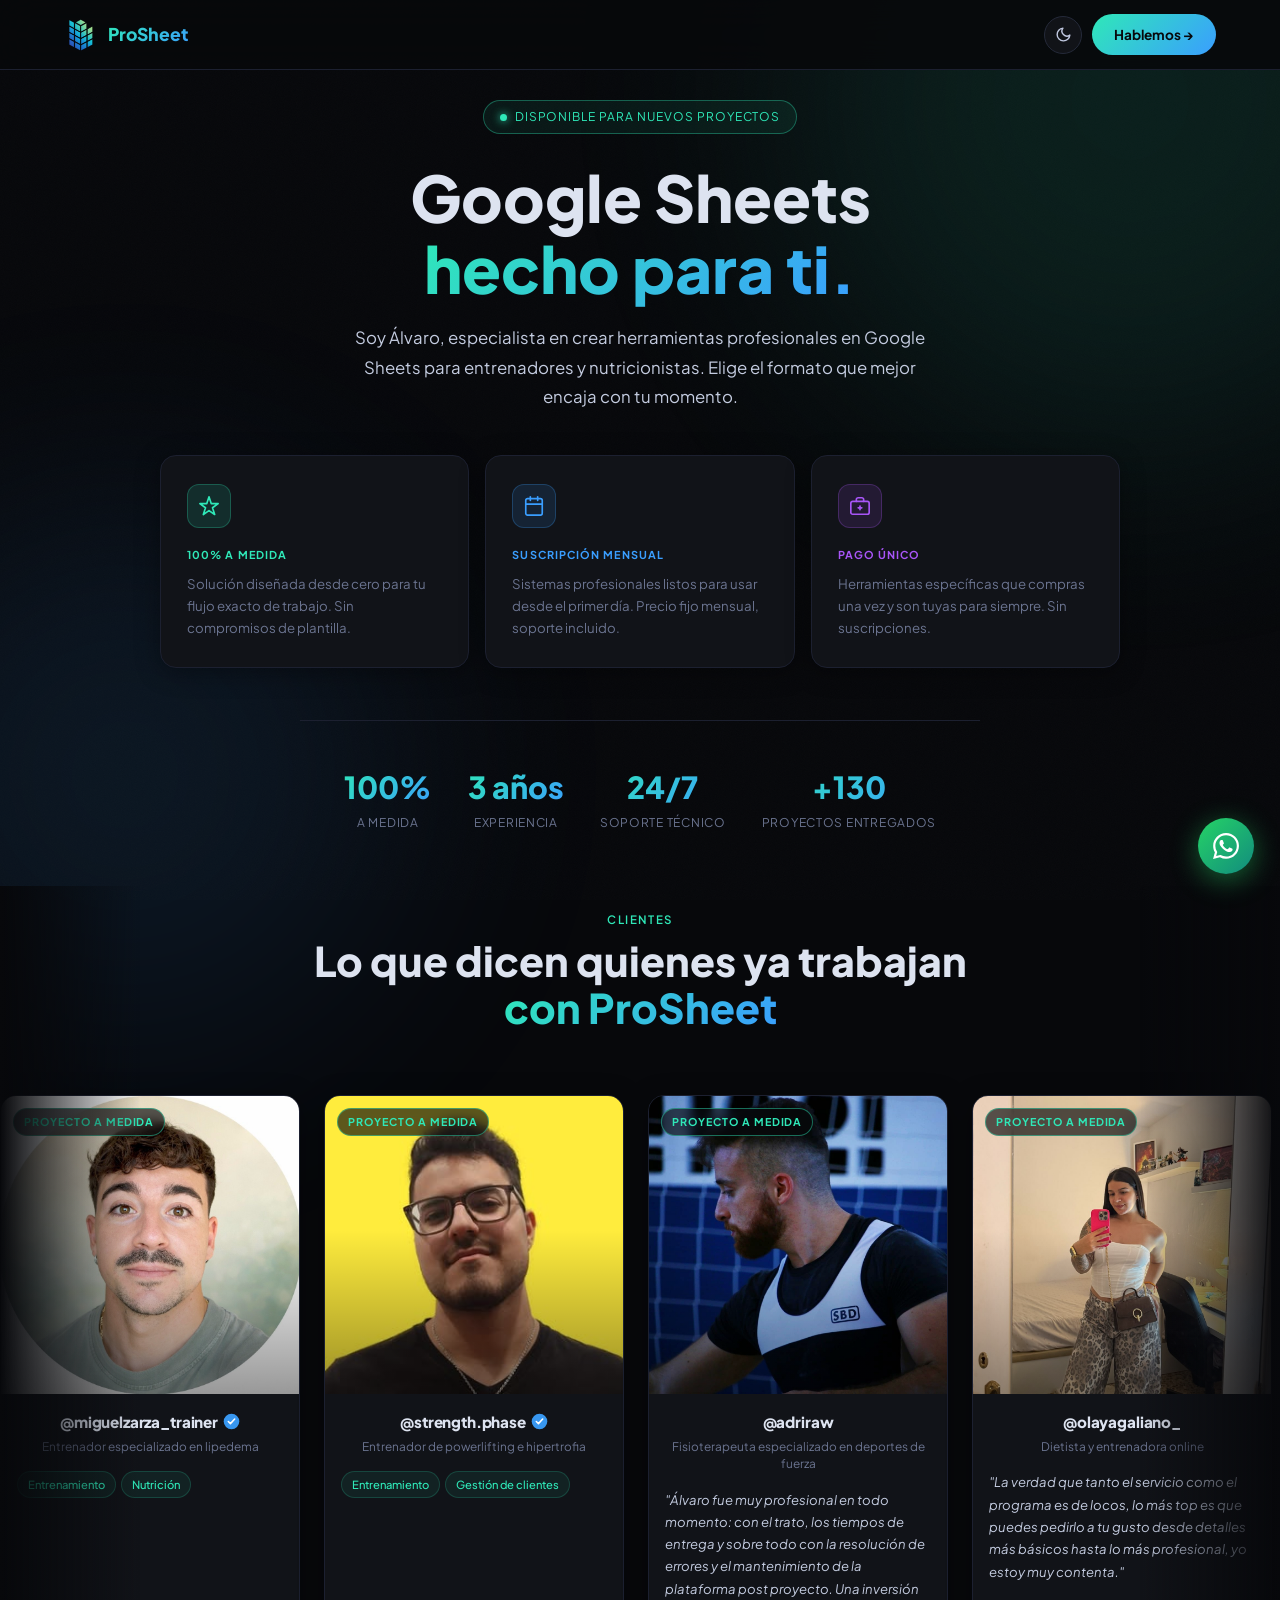
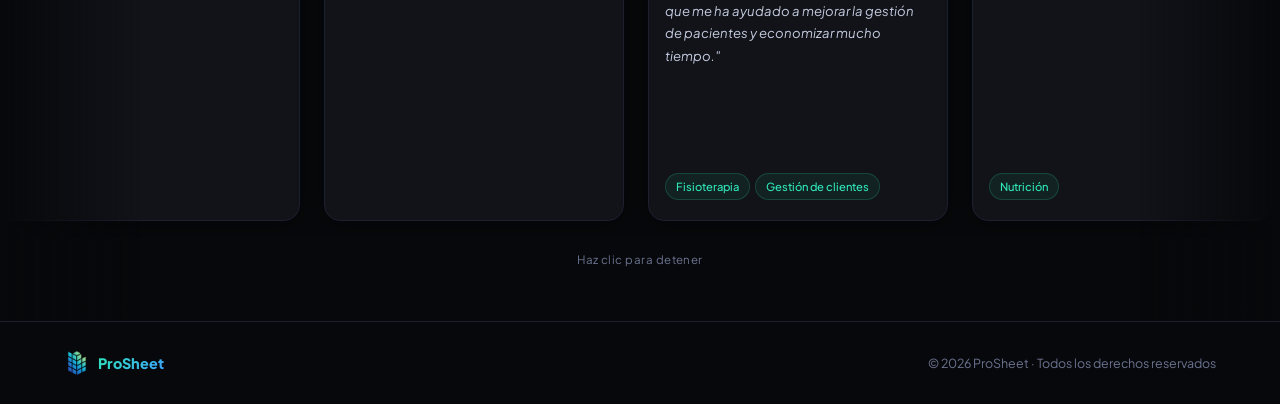
==== commit 88281dd8: "Update index.html" ====
--- a/index.html
+++ b/index.html
@@ -44,38 +44,35 @@
 
         <a href="proyectos-a-medida.html" class="hero-card hero-card--custom">
           <div class="hero-card-bar"></div>
-          <div class="hero-card-icon">
-            <svg viewBox="0 0 24 24" fill="none" stroke="currentColor" stroke-width="1.8" stroke-linecap="round" stroke-linejoin="round"><path d="M12 2l2.4 7.4H22l-6.2 4.5 2.4 7.4L12 17l-6.2 4.3 2.4-7.4L2 9.4h7.6z"/></svg>
+          <div class="hero-card-top">
+            <div class="hero-card-icon">
+              <svg viewBox="0 0 24 24" fill="none" stroke="currentColor" stroke-width="1.8" stroke-linecap="round" stroke-linejoin="round"><path d="M12 2l2.4 7.4H22l-6.2 4.5 2.4 7.4L12 17l-6.2 4.3 2.4-7.4L2 9.4h7.6z"/></svg>
+            </div>
+            <div class="hero-card-badge">100% a medida</div>
           </div>
-          <div class="hero-card-body">
-            <div class="hero-card-badge">100% a medida</div>
-            <div class="hero-card-title">Proyectos a medida<br />para tu negocio</div>
-            <div class="hero-card-desc">Solución diseñada desde cero para tu flujo exacto de trabajo. Sin compromisos de plantilla.</div>
-          </div>
+          <div class="hero-card-desc">Solución diseñada desde cero para tu flujo exacto de trabajo. Sin compromisos de plantilla.</div>
         </a>
 
         <a href="suscripcion.html" class="hero-card hero-card--sub">
           <div class="hero-card-bar"></div>
-          <div class="hero-card-icon">
-            <svg viewBox="0 0 24 24" fill="none" stroke="currentColor" stroke-width="1.8" stroke-linecap="round" stroke-linejoin="round"><rect x="3" y="4" width="18" height="18" rx="2"/><line x1="16" y1="2" x2="16" y2="6"/><line x1="8" y1="2" x2="8" y2="6"/><line x1="3" y1="10" x2="21" y2="10"/></svg>
+          <div class="hero-card-top">
+            <div class="hero-card-icon">
+              <svg viewBox="0 0 24 24" fill="none" stroke="currentColor" stroke-width="1.8" stroke-linecap="round" stroke-linejoin="round"><rect x="3" y="4" width="18" height="18" rx="2"/><line x1="16" y1="2" x2="16" y2="6"/><line x1="8" y1="2" x2="8" y2="6"/><line x1="3" y1="10" x2="21" y2="10"/></svg>
+            </div>
+            <div class="hero-card-badge">Suscripción mensual</div>
           </div>
-          <div class="hero-card-body">
-            <div class="hero-card-badge">Suscripción mensual</div>
-            <div class="hero-card-title">Proyectos por<br />suscripción</div>
-            <div class="hero-card-desc">Sistemas profesionales listos para usar desde el primer día. Precio fijo mensual, soporte incluido.</div>
-          </div>
+          <div class="hero-card-desc">Sistemas profesionales listos para usar desde el primer día. Precio fijo mensual, soporte incluido.</div>
         </a>
 
         <a href="pago-unico.html" class="hero-card hero-card--one">
           <div class="hero-card-bar"></div>
-          <div class="hero-card-icon">
-            <svg viewBox="0 0 24 24" fill="none" stroke="currentColor" stroke-width="1.8" stroke-linecap="round" stroke-linejoin="round"><rect x="2" y="7" width="20" height="14" rx="2"/><path d="M16 7V5a2 2 0 0 0-2-2h-4a2 2 0 0 0-2 2v2"/><line x1="12" y1="12" x2="12" y2="16"/><line x1="10" y1="14" x2="14" y2="14"/></svg>
+          <div class="hero-card-top">
+            <div class="hero-card-icon">
+              <svg viewBox="0 0 24 24" fill="none" stroke="currentColor" stroke-width="1.8" stroke-linecap="round" stroke-linejoin="round"><rect x="2" y="7" width="20" height="14" rx="2"/><path d="M16 7V5a2 2 0 0 0-2-2h-4a2 2 0 0 0-2 2v2"/><line x1="12" y1="12" x2="12" y2="16"/><line x1="10" y1="14" x2="14" y2="14"/></svg>
+            </div>
+            <div class="hero-card-badge">Pago único</div>
           </div>
-          <div class="hero-card-body">
-            <div class="hero-card-badge">Pago único</div>
-            <div class="hero-card-title">Proyectos de<br />pago único</div>
-            <div class="hero-card-desc">Herramientas específicas que compras una vez y son tuyas para siempre. Sin suscripciones.</div>
-          </div>
+          <div class="hero-card-desc">Herramientas específicas que compras una vez y son tuyas para siempre. Sin suscripciones.</div>
         </a>
 
       </div><!-- /hero-cards -->
--- a/styles.css
+++ b/styles.css
@@ -228,27 +228,97 @@
   animation: fadeUp .7s .24s ease both;
 }
 
+/* Staggered entry per card */
+.hero-cards .hero-card:nth-child(1) { animation: fadeUp .65s .28s ease both; }
+.hero-cards .hero-card:nth-child(2) { animation: fadeUp .65s .38s ease both; }
+.hero-cards .hero-card:nth-child(3) { animation: fadeUp .65s .48s ease both; }
+
 .hero-card {
   display: flex; flex-direction: column; align-items: flex-start;
   padding: 28px 26px;
   background: var(--surface); border: 1px solid var(--border);
   border-radius: var(--r); text-decoration: none;
-  transition: transform .25s cubic-bezier(.22,1,.36,1), border-color .25s, box-shadow .25s;
+  transition: transform .3s cubic-bezier(.22,1,.36,1),
+              border-color .3s,
+              box-shadow .3s;
   position: relative; overflow: hidden; text-align: left;
   box-shadow: var(--shadow-card);
-}
+  isolation: isolate;
+}
+
+/* ── Shimmer sweep — slides across on hover ── */
 .hero-card::before {
-  content: ''; position: absolute; inset: 0; opacity: 0;
-  transition: opacity .25s; pointer-events: none;
-}
-.hero-card--custom::before { background: radial-gradient(ellipse at 0% 0%, rgba(47,232,184,.08), transparent 65%); }
-.hero-card--sub::before    { background: radial-gradient(ellipse at 0% 0%, rgba(58,158,255,.08), transparent 65%); }
-.hero-card--one::before    { background: radial-gradient(ellipse at 0% 0%, rgba(168,85,247,.08), transparent 65%); }
-.hero-card:hover { transform: translateY(-5px); box-shadow: 0 20px 50px rgba(0,0,0,.3); }
-.hero-card--custom:hover { border-color: rgba(47,232,184,.45); }
-.hero-card--sub:hover    { border-color: rgba(58,158,255,.45); }
-.hero-card--one:hover    { border-color: rgba(168,85,247,.45); }
-.hero-card:hover::before { opacity: 1; }
+  content: '';
+  position: absolute;
+  inset: 0;
+  background: linear-gradient(105deg,
+    transparent 20%,
+    rgba(255,255,255,.06) 40%,
+    rgba(255,255,255,.12) 50%,
+    rgba(255,255,255,.06) 60%,
+    transparent 80%
+  );
+  transform: translateX(-110%);
+  transition: transform .55s cubic-bezier(.22,1,.36,1);
+  pointer-events: none;
+  z-index: 1;
+}
+.hero-card:hover::before { transform: translateX(110%); }
+
+/* ── Radial colour glow — grows on hover ── */
+.hero-card::after {
+  content: '';
+  position: absolute;
+  inset: 0;
+  opacity: 0;
+  transition: opacity .3s;
+  pointer-events: none;
+  z-index: 0;
+}
+.hero-card--custom::after { background: radial-gradient(ellipse at 10% 10%, rgba(47,232,184,.13), transparent 65%); }
+.hero-card--sub::after    { background: radial-gradient(ellipse at 10% 10%, rgba(58,158,255,.13), transparent 65%); }
+.hero-card--one::after    { background: radial-gradient(ellipse at 10% 10%, rgba(168,85,247,.13), transparent 65%); }
+.hero-card:hover::after { opacity: 1; }
+
+/* ── Hover lift + coloured shadow ── */
+.hero-card:hover { transform: translateY(-7px); }
+.hero-card--custom:hover { border-color: rgba(47,232,184,.55); box-shadow: 0 22px 60px rgba(47,232,184,.18), 0 4px 16px rgba(0,0,0,.3); }
+.hero-card--sub:hover    { border-color: rgba(58,158,255,.55); box-shadow: 0 22px 60px rgba(58,158,255,.18), 0 4px 16px rgba(0,0,0,.3); }
+.hero-card--one:hover    { border-color: rgba(168,85,247,.55); box-shadow: 0 22px 60px rgba(168,85,247,.18), 0 4px 16px rgba(0,0,0,.3); }
+
+/* ── Accent bar at bottom — fills left→right on hover ── */
+.hero-card .hero-card-bar {
+  position: absolute; bottom: 0; left: 0; right: 0;
+  height: 3px;
+  transform: scaleX(0);
+  transform-origin: left center;
+  transition: transform .4s cubic-bezier(.22,1,.36,1);
+  border-radius: 0 0 0 0;
+  z-index: 2;
+}
+.hero-card:hover .hero-card-bar { transform: scaleX(1); }
+.hero-card--custom .hero-card-bar { background: linear-gradient(90deg, #2fe8b8, #3a9eff); }
+.hero-card--sub    .hero-card-bar { background: linear-gradient(90deg, #3a9eff, #2fe8b8); }
+.hero-card--one    .hero-card-bar { background: linear-gradient(90deg, #a855f7, #3a9eff); }
+
+/* ── Icon: pulse animation on hover ── */
+@keyframes iconBounce {
+  0%,100% { transform: scale(1) rotate(0deg); }
+  30%      { transform: scale(1.18) rotate(-6deg); }
+  60%      { transform: scale(1.1)  rotate(4deg); }
+}
+.hero-card:hover .hero-card-icon {
+  animation: iconBounce .55s cubic-bezier(.22,1,.36,1) both;
+}
+/* Stronger glow on icon in dark mode */
+.hero-card--custom:hover .hero-card-icon { box-shadow: 0 0 18px rgba(47,232,184,.4); }
+.hero-card--sub:hover    .hero-card-icon { box-shadow: 0 0 18px rgba(58,158,255,.4); }
+.hero-card--one:hover    .hero-card-icon { box-shadow: 0 0 18px rgba(168,85,247,.4); }
+
+/* Light mode hover shadow colours */
+body.light .hero-card--custom:hover { box-shadow: 0 22px 60px rgba(10,122,94,.14), 0 4px 16px rgba(0,0,0,.08); }
+body.light .hero-card--sub:hover    { box-shadow: 0 22px 60px rgba(19,88,181,.14), 0 4px 16px rgba(0,0,0,.08); }
+body.light .hero-card--one:hover    { box-shadow: 0 22px 60px rgba(109,40,217,.12), 0 4px 16px rgba(0,0,0,.08); }
 
 .hero-card-icon {
   width: 44px; height: 44px; border-radius: 12px; margin-bottom: 18px;
@@ -472,13 +542,28 @@
 
 .modal {
   background: var(--surface); border: 1px solid var(--border);
-  border-radius: 20px; width: 100%; max-width: 780px; max-height: 90vh; overflow-y: auto;
+  border-radius: 20px;
+  /* overflow: hidden here ensures border-radius clips all children cleanly */
+  overflow: hidden;
+  width: 100%; max-width: 780px;
   position: relative;
   transform: translateY(24px) scale(.97);
   transition: transform .35s cubic-bezier(.22,1,.36,1);
   box-shadow: 0 32px 80px rgba(0,0,0,.55);
 }
 .modal-overlay.open .modal { transform: translateY(0) scale(1); }
+
+/* Scrollable wrapper — keeps border-radius clean on the outer .modal */
+.modal-scroll {
+  max-height: 90vh;
+  overflow-y: auto;
+  /* Custom scrollbar */
+  scrollbar-width: thin;
+  scrollbar-color: var(--border2) transparent;
+}
+.modal-scroll::-webkit-scrollbar { width: 6px; }
+.modal-scroll::-webkit-scrollbar-track { background: transparent; }
+.modal-scroll::-webkit-scrollbar-thumb { background: var(--border2); border-radius: 3px; }
 
 .modal-close {
   position: sticky; top: 16px; left: calc(100% - 52px); z-index: 10; float: right; margin: 16px 16px 0 0;
@@ -497,9 +582,28 @@
 .modal-title   { font-weight: 800; font-size: 1.8rem; line-height: 1.15; margin-bottom: 8px; }
 .modal-tagline { color: var(--muted); font-size: .95rem; line-height: 1.7; }
 
-.modal-price-row { display: flex; align-items: center; gap: 16px; padding: 16px 20px; background: var(--bg2); border: 1px solid var(--border); border-radius: 12px; margin-bottom: 28px; }
+/* ── Price row — supports strikethrough promo pricing ── */
+.modal-price-row {
+  display: flex; align-items: center; gap: 16px;
+  padding: 16px 20px;
+  background: var(--bg2); border: 1px solid var(--border);
+  border-radius: 12px; margin-bottom: 28px;
+}
+.modal-price-col { display: flex; flex-direction: column; gap: 2px; flex: 1; }
+.modal-price-original {
+  font-size: .9rem; font-weight: 600;
+  color: var(--muted);
+  text-decoration: line-through;
+  text-decoration-color: var(--muted);
+}
 .modal-price-big { font-weight: 900; font-size: 2rem; background: var(--grad); -webkit-background-clip: text; -webkit-text-fill-color: transparent; }
-.modal-price-note { font-size: .83rem; color: var(--muted); line-height: 1.5; }
+.modal-price-note { font-size: .78rem; color: var(--muted); line-height: 1.5; margin-top: 2px; }
+.modal-price-note-aside { font-size: .78rem; color: var(--muted); line-height: 1.5; }
+
+/* ── Product card promo pricing ── */
+.product-price-group { display: flex; flex-direction: column; align-items: flex-end; gap: 2px; }
+.price-original { font-size: .8rem; color: var(--muted); text-decoration: line-through; text-decoration-color: var(--muted); }
+.price-iva { font-size: .68rem; color: var(--muted); letter-spacing: .02em; }
 
 .modal-section-label { font-size: .7rem; text-transform: uppercase; letter-spacing: .12em; color: var(--cyan); font-weight: 700; margin-bottom: 14px; }
 body.light .modal-section-label { color: var(--cyan); }
@@ -750,16 +854,16 @@
   border: 1px solid color-mix(in srgb, var(--badge-color, #2fe8b8) 45%, transparent);
   backdrop-filter: blur(6px);
 }
-/* Light mode: light background, strong text colour */
+/* Light mode: solid white background, much darker text for legibility */
 body.light .testi-type-badge {
-  background: rgba(255,255,255,.82);
+  background: rgba(255,255,255,.95);
   border-color: color-mix(in srgb, var(--badge-color, #0a7a5e) 40%, transparent);
-  color: color-mix(in srgb, var(--badge-color, #0a7a5e) 80%, #000);
+  color: color-mix(in srgb, var(--badge-color, #0a7a5e) 55%, #000);
 }
 /* Fallback for browsers without color-mix */
 @supports not (color: color-mix(in srgb, red 50%, blue)) {
   .testi-type-badge        { border-color: rgba(47,232,184,.35); }
-  body.light .testi-type-badge { background: #fff; border-color: rgba(10,122,94,.35); color: #0a7a5e; }
+  body.light .testi-type-badge { background: #fff; border-color: rgba(10,122,94,.35); color: #054a35; }
 }
 
 /* ── Image — square (1:1) to match Instagram photos ── */
@@ -919,4 +1023,4 @@
   /* Carousel on mobile */
   .testi-card { width: 240px; }
   .carousel-fade { width: 60px; }
-}+}
